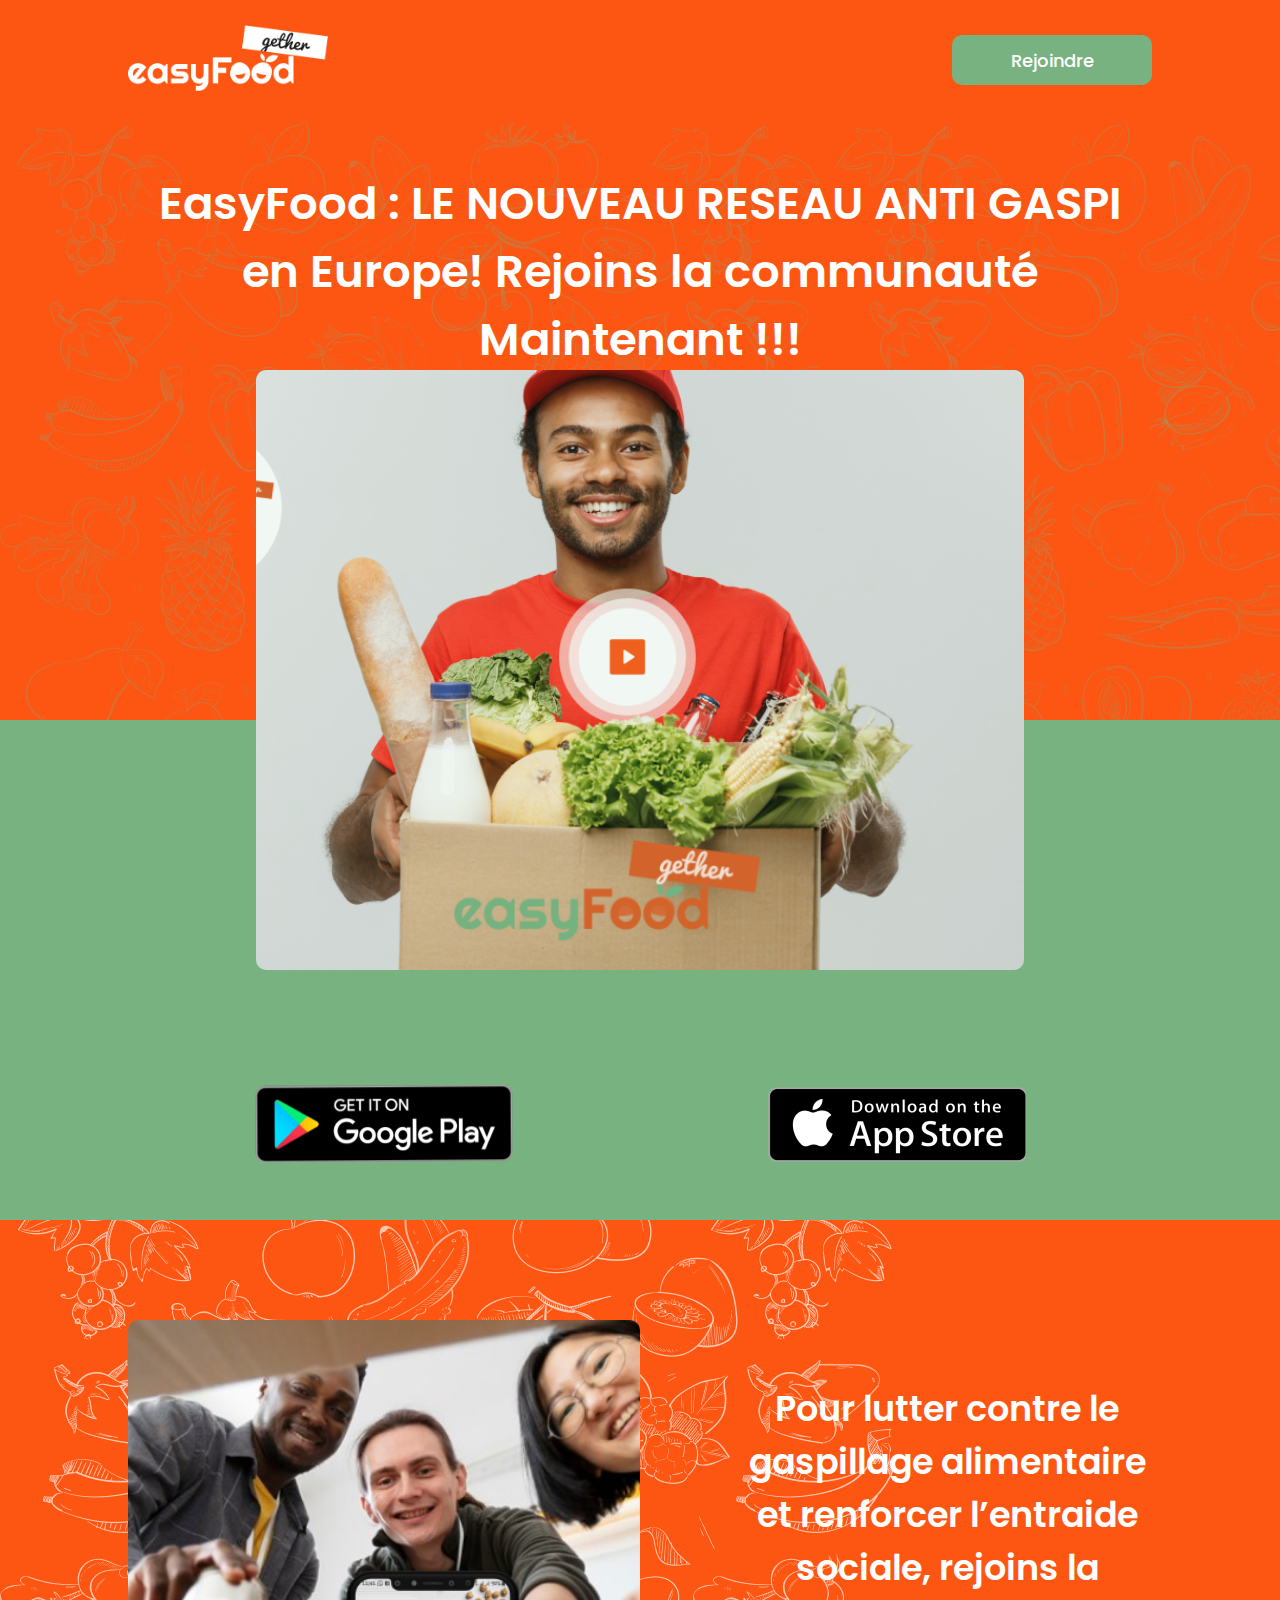
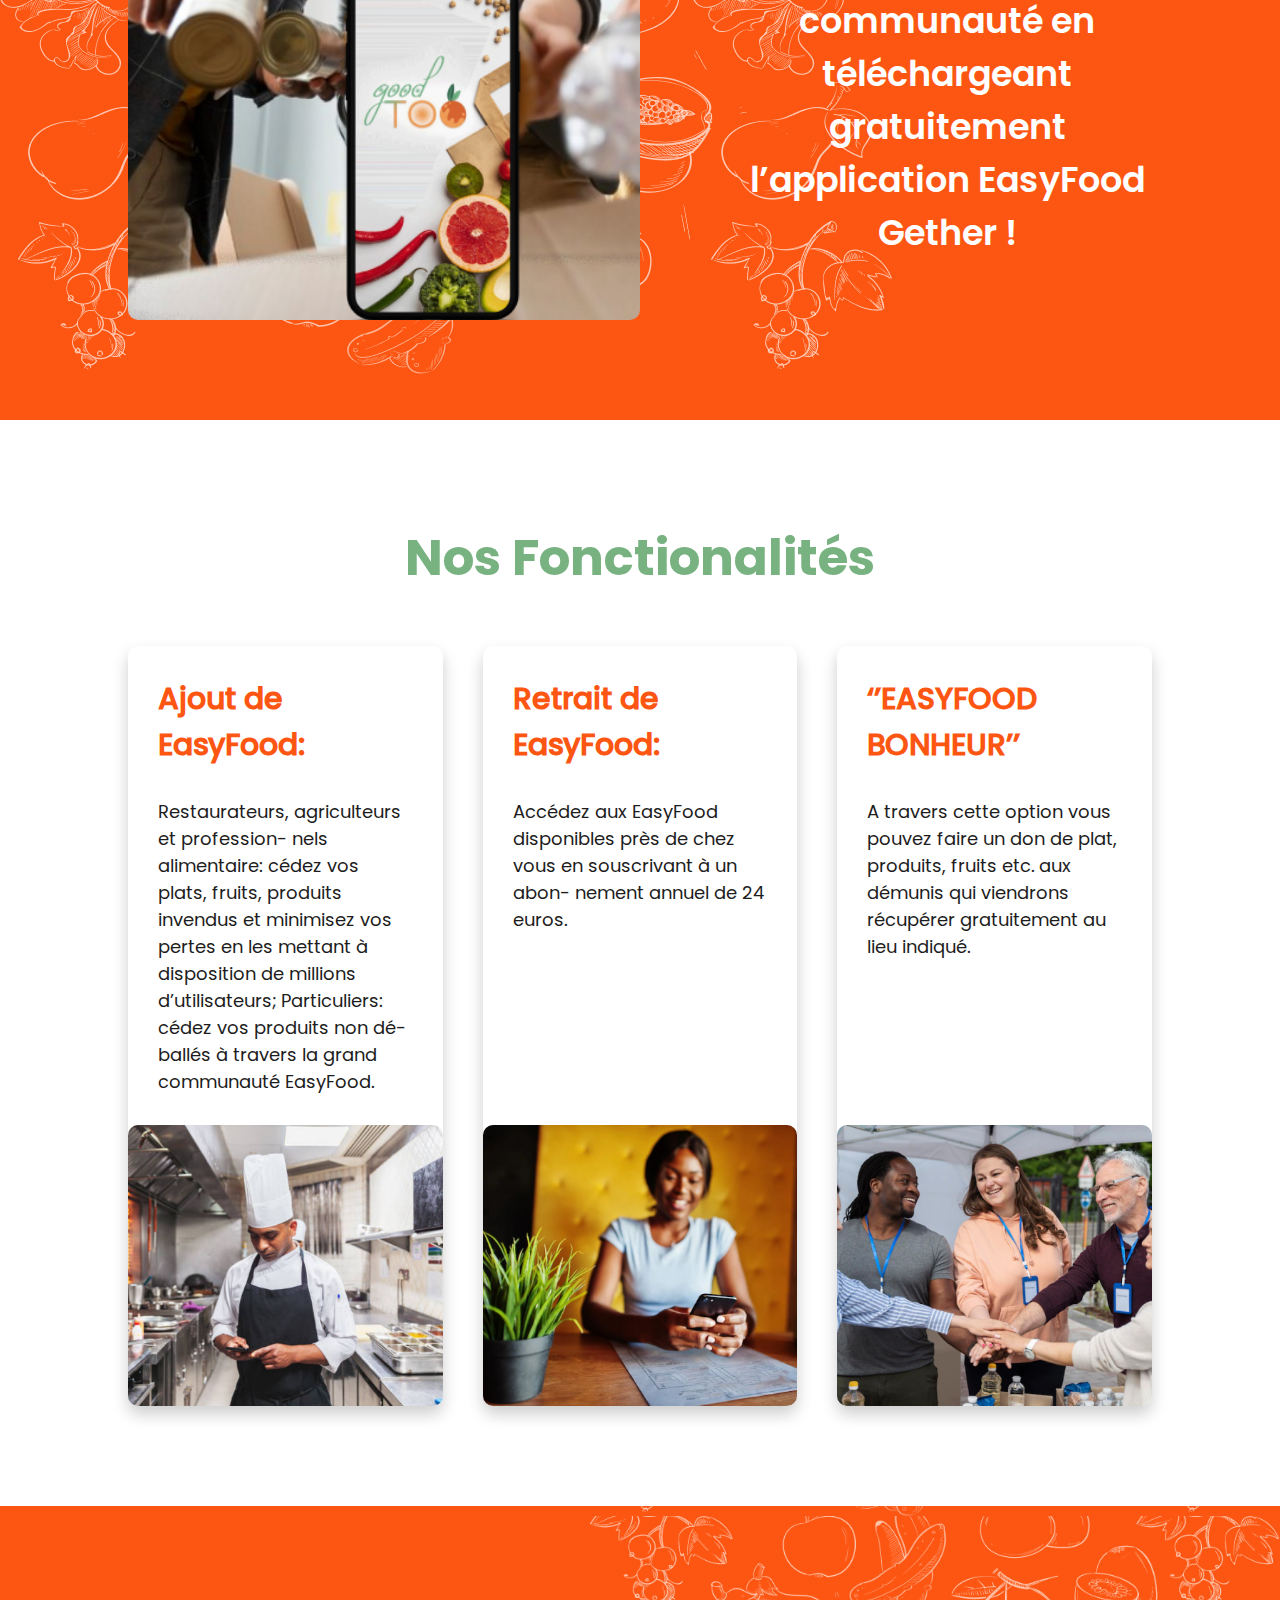
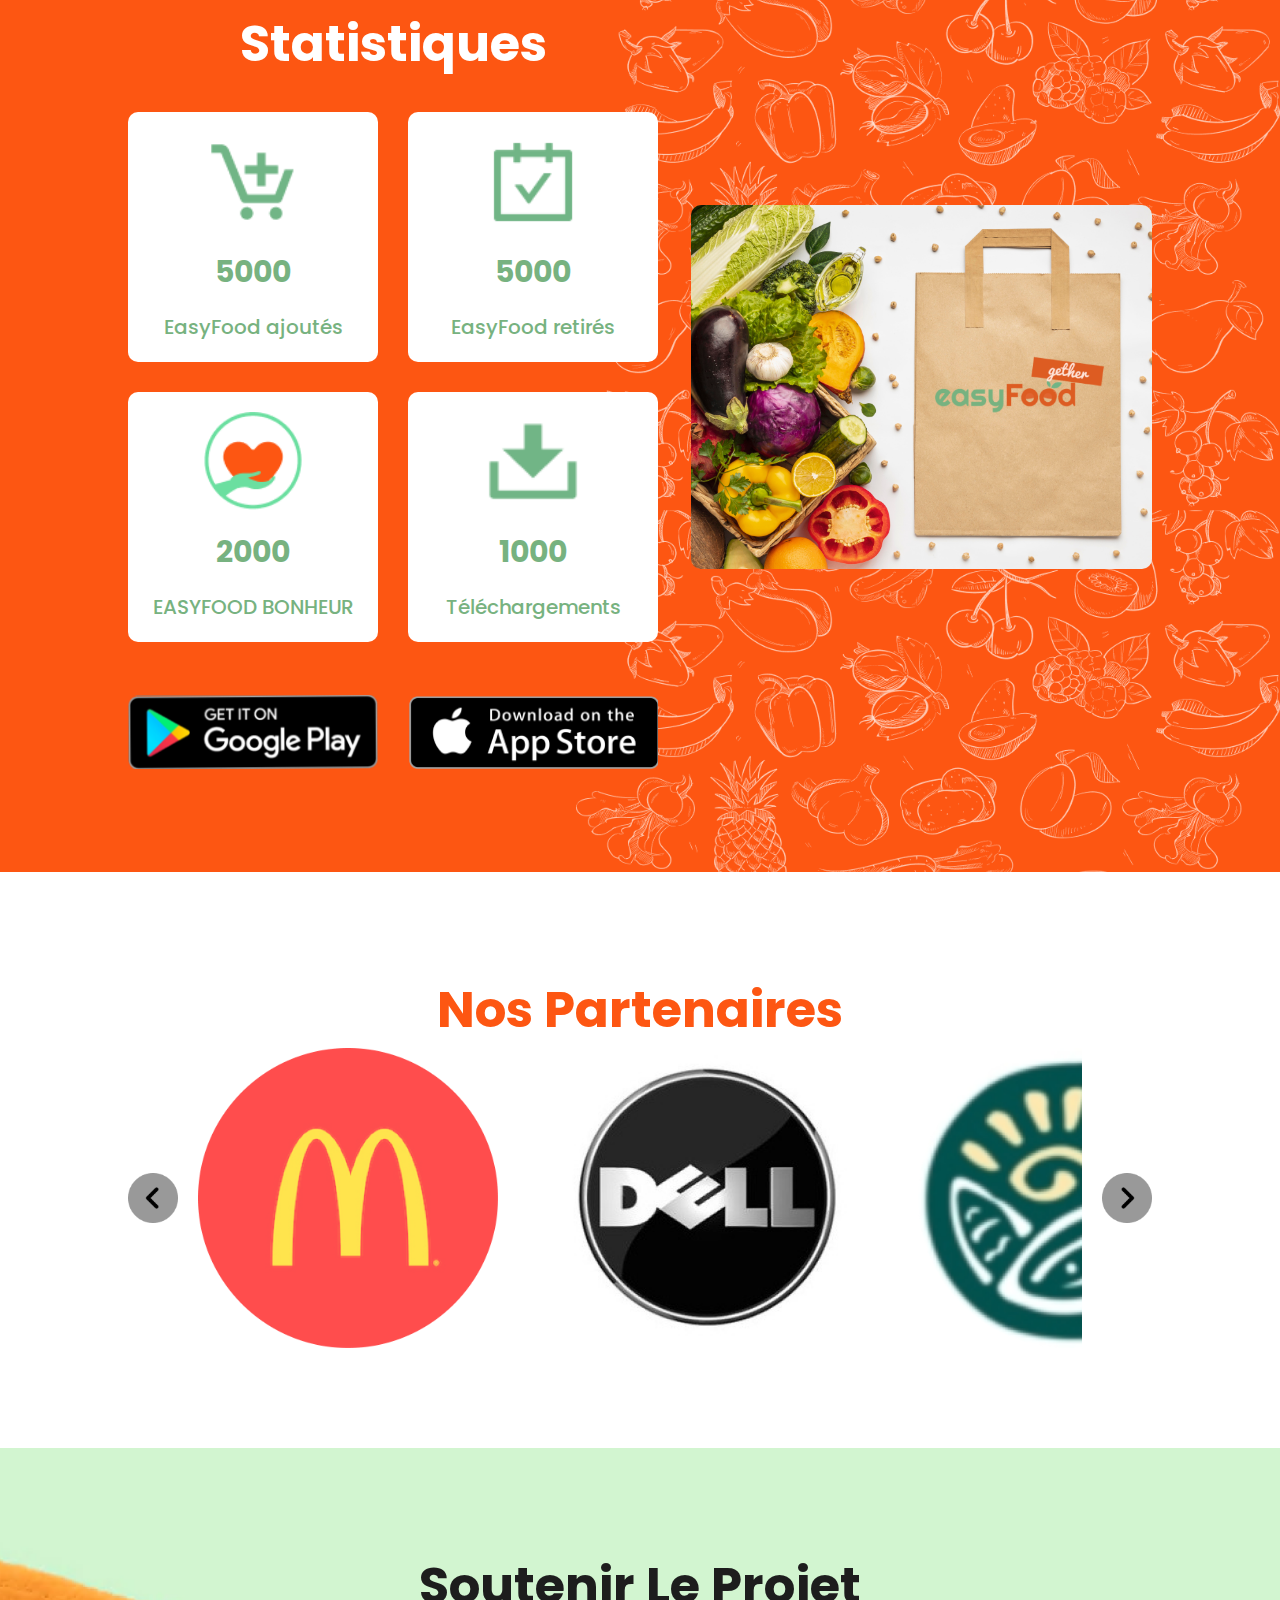
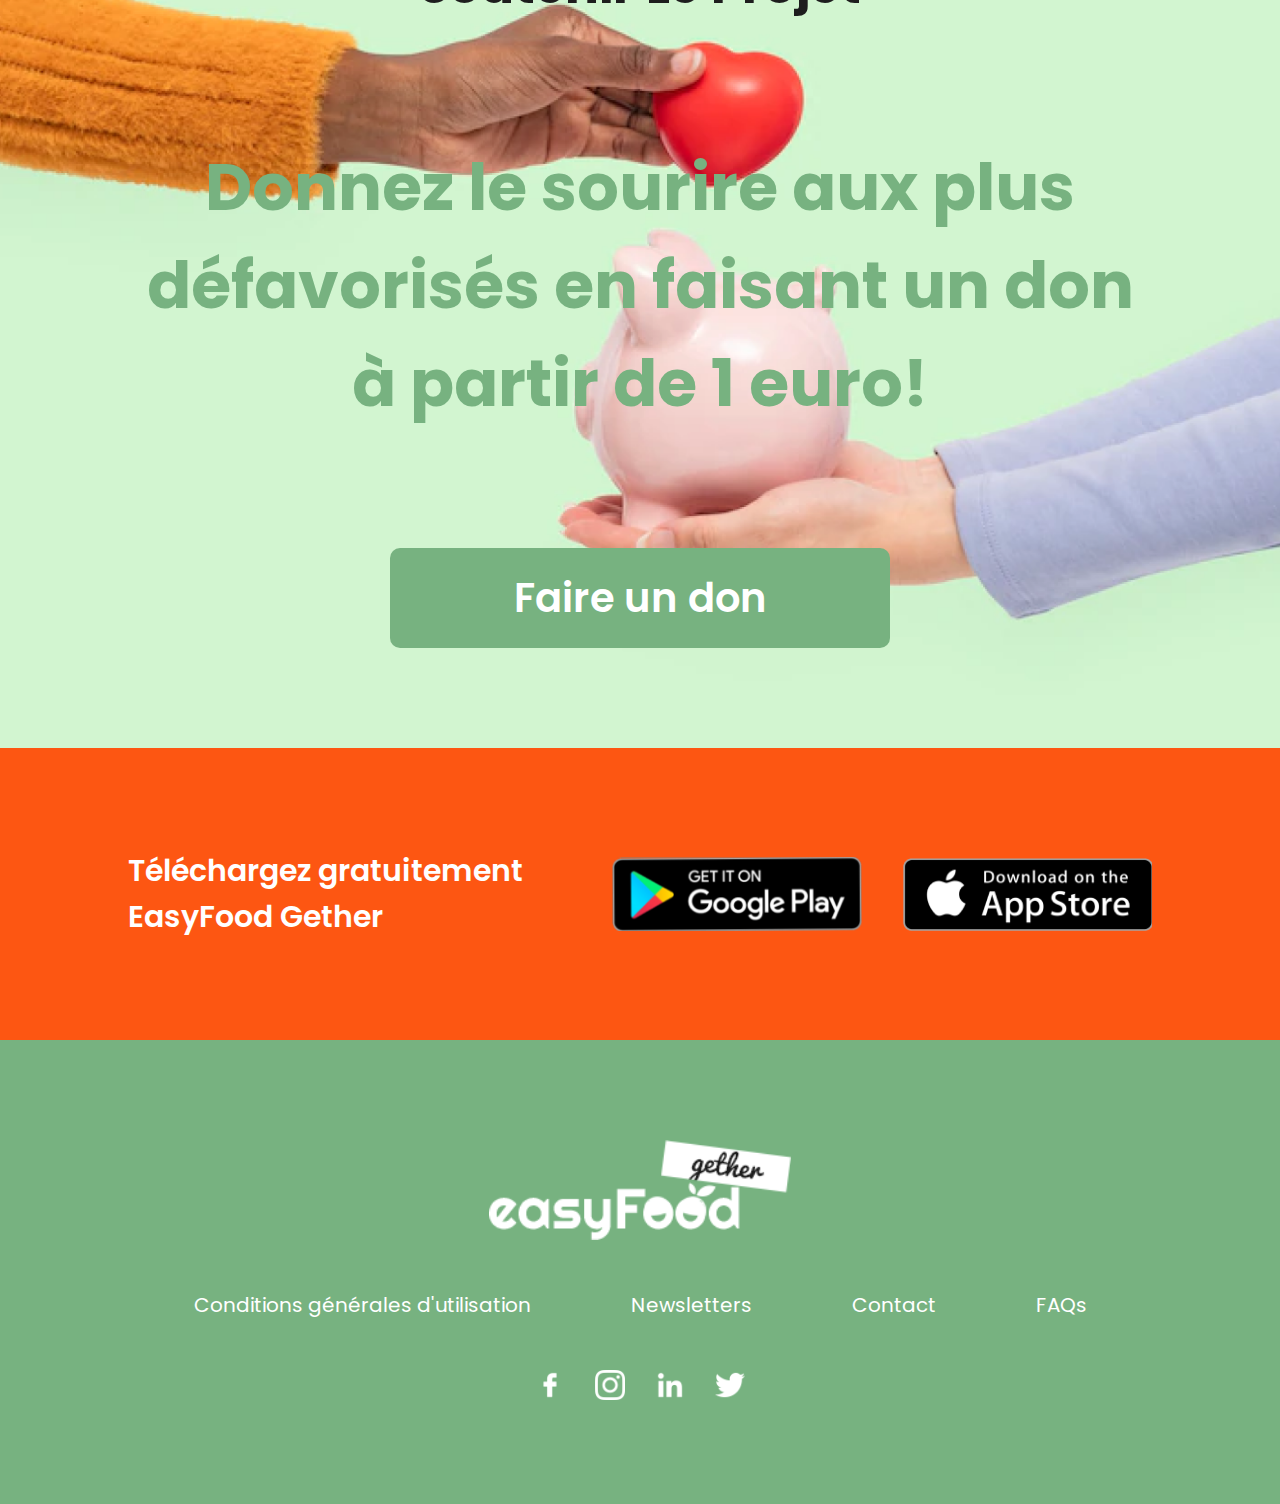
==== index.html @ 323a4f18 "reponsive design mobile" ====
<!DOCTYPE html>
<html lang="en">
<head>
    <meta charset="UTF-8">
    <meta http-equiv="X-UA-Compatible" content="IE=edge">
    <meta name="viewport" content="width=device-width, initial-scale=1.0">
    <link rel="icon" type="image/png" href="assets/logos/logo__easyFood__3.png"/>
    <link rel="stylesheet" href="css/style.css">
    <link rel="stylesheet" href="css/form__style.css">
    <link rel="stylesheet" href="css/modal__style.css">
    <link rel="stylesheet" href="css/popup__style.css">
    <title>Acceuil | easyFood</title>
</head>
<body>
    <section class="modal_sheet dark__background">
    </section>
    <section class="modal__container light__background">
        <div class="modal__content">
            <div class="close__modal">
                <span class="icon__sm close" ></span>
            </div>
            <div class="logo">
                <img src="assets/logos/logo__easyFood__1.png" alt="logo__easyFood">
            </div>
            <div class="modal__wrapper">
                <form class="form_container" action="">
                    <div class="form__group">
                        <div class="input__block">
                            <!-- <label class="input__label medium__text" for="">Nom</label> -->
                            <input class="form__input muted__background regular__text" type="text" placeholder="Nom">
                        </div>

                        <div class="input__block">
                            <!-- <label class="input__label medium__text" for="">Prénom</label> -->
                            <input class="form__input muted__background regular__text" type="text" placeholder="Prénom">
                        </div>
                    </div>
                    <div class="input__block">
                        <!-- <label class="input__label medium__text" for="">Entreprise</label> -->
                        <input class="form__input muted__background regular__text" type="text" placeholder="Entreprise">
                    </div>
                    <div class="input__block">
                        <!-- <label class="input__label medium__text" for="">Email</label> -->
                        <input class="form__input muted__background regular__text" type="text" placeholder="Email">
                    </div>
                    <div class="input__block">
                        <!-- <label class="input__label medium__text" for="">Sujet</label> -->
                        <input class="form__input muted__background regular__text" type="text" placeholder="Sujet">
                    </div>
                    <div class="input__block">
                        <!-- <label class="input__label medium__text" for="">Message</label> -->
                        <textarea  class="form__input muted__background regular__text" name="" id="" placeholder="Message"></textarea>
                    </div>
                    <div class="input__block">
                        <label class="label form__input muted__background ">
                            <input type="file" name="image" id="">
                            <span class="regular__text dark__color">Logo</span>
                            <span class="regular__text light__background">Upload</span>
                        </label>
                    </div>
                    <div class="input__block">
                        <input class="form__input secondary__background medium__text" type="submit" value="Envoyer">
                    </div>
                </form>
            </div>
        </div>
    </section>

    <header class="header__1 primary__background">
        <div class = "box__0 header__1__wrapper">
            <a href="" class="logo">
                <img src="assets/logos/logo__easyFood__2.png" alt="logo__easyFood">
            </a>
            <a href="" class="logo__mobile">
                <img src="assets/logos/logo__easyFood__4.png" alt="logo__easyFood">
            </a>
            <button id="rejoin" class="btn__lg secondary__background" type="button">rejoindre</button>
        </div>
    </header>
    <main class="main__container">
        <section class="cover">
            <div class="cover__wrapper__1 primary__background">
                <div class="box__0 cover__wrapper">
                    <h2 class="light__color">
                        EasyFood : LE NOUVEAU RESEAU ANTI GASPI en Europe!
                        Rejoins la communauté Maintenant !!!
                    </h2>
                </div>
            </div>
            <div class="cover__wrapper__2 secondary__background">
                <img src="assets/images/easyFood__img__01.png" alt="easyFood">
                <div class="sheet secondary__background"></div>
            </div>
            <div class="cover__wrapper__3 secondary__background">
                <div class="box__0 cover__wrapper">
                    <div class="logo">
                        <img src="assets/logos/google_play.png" alt="get easyFood on google play">
                    </div>
                    <div class="logo">
                        <img src="assets/logos/app_store.png" alt="dowload easyFood on the app store">
                    </div>
                </div>
            </div>
        
        </section>

        <section class="objective primary__background section__container">

            <div class="box__0 objective__wrapper">

                <div class="objective__image">
                    <img src="assets/images/easyFood__img__02.png" alt="">
                </div>

                <div class="objetcive__text">
                    <p class="objetcive__content">
                        Pour lutter contre le gaspillage 
                        alimentaire et renforcer l’entraide 
                        sociale, rejoins la communauté en 
                        téléchargeant gratuitement 
                        l’application EasyFood Gether !
                    </p>
                </div>

            </div>
        
        </section>

        <section class="features light__background section__container">

            <div class="box__0 features_wrapper">
                <h1 class="section__title secondary__color">nos fonctionalités</h1>
                <div class="features_wrapper_container">
                    <div class="card">
                        <h2 class="card__title primary__color">
                            Ajout de EasyFood:
                        </h2>

                        <p class="card__content">
                            Restaurateurs, agriculteurs et profession-
                            nels alimentaire: cédez vos plats, fruits, 
                            produits invendus et minimisez vos pertes 
                            en les mettant à disposition de millions 
                            d’utilisateurs;
                            Particuliers: cédez vos produits non dé-
                            ballés à travers la grand communauté 
                            EasyFood.
                        </p>

                        <div class="card__image">
                            <img src="assets/images/easyFood__img__05.png" alt="">
                        </div>
                    </div>
                    <div class="card">
                        <h2 class="card__title primary__color">
                            Retrait de EasyFood:
                        </h2>

                        <p class="card__content">
                            Accédez aux EasyFood disponibles près 
                            de chez vous en souscrivant à un abon-
                            nement annuel de 24 euros.
                        </p>

                        <div class="card__image">
                            <img src="assets/images/easyFood__img__03.png" alt="">
                        </div>
                    </div>
                    <div class="card">
                        <h2 class="card__title primary__color">
                            ‘’EASYFOOD BONHEUR’’
                        </h2>

                        <p class="card__content">
                            A travers cette option vous pouvez faire 
                            un don de plat, produits, fruits etc. aux 
                            démunis qui viendrons récupérer 
                            gratuitement au lieu indiqué.
                        </p>

                        <div class="card__image">
                            <img src="assets/images/easyFood__img__04.png" alt="">
                        </div>
                    </div>
                </div>
            </div>
        </section>

        <section class="statistics primary__background section__container">
            <div class="box__0 statistics__wrapper">
                <div class="statistics__block__1">
                    <h2 class="light__color section__title statistics__block__title" >statistiques</h2>
                    <div class="statistics__block__container">
                        <div class="statistics__block__item light__background">
                            
                            <div class="statistic_icon">
                                <img src="assets/icons/easyFood_added.png" alt="easyFood_added">
                            </div>
                            <p class="statistic__block__content secondary__color">5000</p>
                            <p class="statistic__block__content secondary__color">EasyFood ajoutés</p>

                        </div>
                        <div class="statistics__block__item light__background">
                            
                            <div class="statistic_icon">
                                <img src="assets/icons/easyFood_removed.png" alt="easyFood_removed">
                            </div>

                            <p class="statistic__block__content secondary__color">5000</p>
                            <p class="statistic__block__content secondary__color">EasyFood retirés</p>

                        </div>
                        <div class="statistics__block__item light__background">
                            <div class="statistic_icon">
                                <img src="assets/icons/easyFood_bonheur.png" alt="easyFood_bonheur">
                            </div>
                            <p class="statistic__block__content secondary__color">2000</p>
                            <p class="statistic__block__content secondary__color">EASYFOOD BONHEUR</p>
                        </div>
                        <div class="statistics__block__item light__background">
                            
                            <div class="statistic_icon">
                                <img src="assets/icons/easyFood_downloaded.png" alt="easyFood_downloaded">
                            </div>

                            <p class="statistic__block__content secondary__color">1000</p>
                            <p class="statistic__block__content secondary__color">Téléchargements</p>

                        </div>
     
                    </div>
                    <div class="statistics_footer">
                        <a href ="" class="logo">
                            <img src="assets/logos/google_play.png" alt="get easyFood on google play">
                        </a>
                        <a href ="" class="logo">
                            <img src="assets/logos/app_store.png" alt="dowload easyFood on the app store">
                        </a>
                    </div>
                </div>

                <div class=" statistics__block__2">
                    <img src="assets/images/easyFood__img__06.png" alt="logo__easyFood">
                </div>

            </div>
        
        </section>

        <section class="partners light__background section__container">
            
            <h2 class="section__title primary__color">
                nos partenaires
            </h2>

            <div class="box__0 partners__wrapper">
                <div class="scroll__arrow">
                    <span class="icon scroll_arrow_left"></span>
                </div>
                <div class="partners__logos__container">
                    <div class="partners__logos">
                        <div class="partner__logo">
                            <img src="assets/logos/easy_food_partners_1.png" alt="easy_food_partners">
                        </div>
                        <div class="partner__logo">
                            <img src="assets/logos/easy_food_partners_2.png" alt="easy_food_partners">
                        </div>
                        <div class="partner__logo">
                            <img src="assets/logos/easy_food_partners_3.png" alt="easy_food_partners">
                        </div>
                        <div class="partner__logo">
                            <img src="assets/logos/easy_food_partners_4.png" alt="easy_food_partners">
                        </div>
                    </div>
                </div>
                <div class="scroll__arrow">
                    <span class="icon scroll_arrow_right"></span>
                </div>
            </div>
        </section >

        <section class="support__project section__container">

            <h2 class="section__title dark__color">
                soutenir le projet
            </h2>

            <p class="box__0 support__project__content secondary__color">
                Donnez le sourire aux plus défavorisés 
                en faisant un don à partir de 1 euro!
            </p>

            <a href="" class="make__donation secondary__background">
                Faire un don
            </a>
        
        </section>
    
    </main>

    <footer class="footer">

        <section class="popup_sheet dark__background">
        </section>
        <section class="popup__container light__background">
            <div class="close__modal">
                <span id="close__popup" class="icon__sm close"></span>
            </div>
            <div class="popup__image">
                <img src="assets/images/newsletter.png" alt="easyFood">
            </div>
            <div class="popup__content">
                <p class="popup__title medium__text">Subscribe to our newsletter</p>
                <p class="popup__title regular__text">
                    Recevez de nouveaux articles et ressources directement dans 
                    votre boîte de réception. Remplissez votre email ci-dessous 
                    pour vous inscrire à notre newsletter dès aujourd'hui.
                </p>
                <form action="" class="form_container">
                    <div class="form__popup">
                        <input class="regular__text input__popup" type="text" placeholder="Entrez votre e-mail">
                         <button class="regular__text primary__background btn__popup" type="submit" value="Souscrire">
                        <span class="regular__text">Souscrire</span>
                        <span class="icon__extra__sm send"></span>
                    </button>
                    </div>
                </form>
            </div>
        </section> 
    
        <div class="footer__part__1 primary__background section__container">
            <div class="box__0 footer__part__1__wrapper">
                <h2 class="footer__part__1__title light__color">Téléchargez gratuitement EasyFood Gether </h2>
                <div class="footer__part__1__logo">
                    <a href ="" class="logo">
                        <img src="assets/logos/google_play.png" alt="get easyFood on google play">
                    </a>
                    <a href ="" class="logo">
                        <img src="assets/logos/app_store.png" alt="dowload easyFood on the app store">
                    </a>
                </div>
            </div>
        </div>
        <div class="footer__part__2 secondary__background section__container">

            <div class="footer__part__2__logo">
                <img src="assets/logos/logo__easyFood__2.png" alt="logo__easyFood">
            </div>

            <div class="naviguation">
                <a href="conditions-generales-d-utilisation/" class="nav__link light__color">Conditions générales d'utilisation</a>
                <span id="newsletter" class="nav__link light__color">Newsletters</span>
                <a href="contact/" class="nav__link light__color">Contact</a>
                <a href="faqs/" class="nav__link light__color">FAQs</a>
            </div>

            <div class="socials_media">
                <a href="">
                    <span class="icon__sm social_media_facebook"></span>
                </a>
                <a href="">
                    <span class="icon__sm social_media_instagram"></span>
                </a>
                <a href="">
                    <span class="icon__sm social_media_linkedin"></span>
                </a>
                <a href="">
                    <span class="icon__sm social_media_twitter"></span>
                </a>
            </div>

        </div>
    </footer>
    <script src="js/modal__script.js"></script>
    <script src="js/popup__script.js"></script>
</body>
</html>
---- css/style.css ----
@font-face{
    font-family: "Poppins-Black";
    src: url("../assets/fonts/Poppins-Black.ttf") format("opentype");
}
@font-face{
    font-family: "Poppins-BlackItalic";
    src: url("../assets/fonts/Poppins-BlackItalic.ttf") format("opentype");
}
@font-face{
    font-family: "Poppins-Bold";
    src: url("../assets/fonts/Poppins-Bold.ttf") format("opentype");
}
@font-face{
    font-family: "Poppins-ExtraBold";
    src: url("../assets/fonts/Poppins-ExtraBold.ttf") format("opentype");
}
@font-face{
    font-family: "Poppins-Light";
    src: url("../assets/fonts/Poppins-Light.ttf") format("opentype");
}
@font-face{
    font-family: "Poppins-Medium";
    src: url("../assets/fonts/Poppins-Medium.ttf") format("opentype");
}
@font-face{
    font-family: "Poppins-Regular";
    src: url("../assets/fonts/Poppins-Regular.ttf") format("opentype");
}
@font-face{
    font-family: "Poppins-SemiBold";
    src: url("../assets/fonts/Poppins-SemiBold.ttf") format("opentype");
}
*, *:before, *:after {
    padding: 0; 
    margin: 0; 
    outline: 0; 
    -webkit-box-sizing: border-box; 
    box-sizing: border-box; 
}
img{
    width: 100%;
    height: 100%;
    object-fit: cover;
}
.primary__background{
    background-color: #FD5612;
    color: #ffff;
}
.primary__color{
    color: #FD5612;
}
.secondary__background{
    background-color: #77b280;
    color: #ffff;
}
.secondary__color{
    color: #77b280;
}
.secondary__01__background{
    background-color: #1A7C13;
    color: #ffff;
}
.secondary__02__background{
    background-color: #D0FBCD;
}
.secondary__01__background{
    color: #1A7C13;
}
.dark__background{
    background-color: #1d1d1d;
    color: #ffff;
}
.dark__color{
    color: #1d1d1d;
}
.light__background{
    background-color: #ffff;
    color: #1d1d1d;
}
.light__color{
    color: #ffff;
}
.muted__background{
    background-color: #EAEAEA;
}
.muted__color{
    color: #EAEAEA;
}
.btn__lg{
    width: 200px;
    height: 50px;
    border-radius: 10px;
    border: none;
    text-transform: capitalize;
    font-size: 18px;
    font-family: "Poppins-Medium";
}
.box__0{
    max-width: 1600px;
    width: 80%;
    margin: 0 auto;
}
.section__title{
    font-size: 50px;
    text-align: center;
    font-family: "Poppins-Bold";
    text-transform: capitalize;
}
.section__container{
    padding: 100px 0;
}
.icon{
    display: inline-block;
    width: 50px;
    height: 50px;
    background-size: cover;
}
.icon__light_sm{
    display: inline-block;
    width: 40px;
    height: 40px;
    background-size: cover;
}
.icon__sm{
    display: inline-block;
    width: 30px;
    height: 30px;
    background-size: cover;
}
.icon__extra__sm{
    display: inline-block;
    width: 15px;
    height: 15px;
    background-size: cover;
}
.scroll_arrow_left{
    background-image: url("../assets/icons/scroll_arrow_left.png");
}
.scroll_arrow_right{
    background-image: url("../assets/icons/scroll_arrow_right.png");
}
.social_media_facebook{
    background-image: url("../assets/icons/social_media_facebook.png");
}
.social_media_instagram{
    background-image: url("../assets/icons/social_media_instagram.png");
}
.social_media_linkedin{
    background-image: url("../assets/icons/social_media_linkedin.png");
}
.social_media_twitter{
    background-image: url("../assets/icons/social_media_twitter.png");
}
.phone_call{
    background-image: url("../assets/icons/phone_call.png");
}
.less{
    background-image: url("../assets/icons/less.png");
}
.more{
    background-image: url("../assets/icons/more.png");
}
.close{
    background-image: url("../assets/icons/close.png");
    cursor: pointer;
}
.menu__close{
    background-image: url("../assets/icons/menu__close.png");
    cursor: pointer;
}
.menu__open{
    background-image: url("../assets/icons/menu__open.png");
    cursor: pointer;
}
.send{
    background-image: url("../assets/icons/send.png");
    cursor: pointer;
}
.regular__text{
    font-size: 16px;
    font-family: "Poppins-Regular";
}
.medium__text{
    font-size: 18px;
    font-family: "Poppins-Medium";
}
.menu{
    position: relative;
    width: 100%;
    height: 40px;
    display: none;
}
#menu{
    position: absolute;
    top: 0;
    right: 20px;
}
.header__1{
    padding-top: 25px;
    padding-bottom: 25px;
}
.header__1__wrapper{
    display: flex;
    justify-content: space-between;
    align-items: center;
}
.header__1 .logo{
    width: 200px;
}
.header__1 .logo__mobile{
    width: 100px;
    display: none;
}
.cover{
    position: relative;
    width: 100%;
}
.cover__wrapper__1 , .cover__wrapper__3{
    width: 100%;
}
.cover__wrapper__1{
    height: 600px;
}
.cover__wrapper__3{
    height: 500px;
}
.cover__wrapper__1{
    padding-top: 50px;
    background-image: url("../assets/images/background__image__1.png");
    background-repeat: repeat-x;
}
.cover__wrapper h2{
    font-size: 45px;
    text-align: center;
    font-family: "Poppins-SemiBold";
}
.cover__wrapper__2{
    position: absolute;
    top: 50%; 
    right: 50%;
    transform: translate(50%,-50%);
    height: 600px;
    width: 60%;
    position: absolute;
    border-radius: 10px;
}
.cover__wrapper__2 img{
    border-radius: 10px;
}
.cover__wrapper__2 .circle{
    position: absolute;
    top: 10%; 
    left: 5%;
    height: 150px;
    width: 150px;
    display: flex;
    justify-content: center;
    align-items: center;
    border-radius: 50%;
}
.circlr_wrapper{
    width: 120px;
}
.bottom__logo{
    position: absolute;
    bottom: 0; 
    right: 50%;
    transform: translate(50%,-20%);
    width: 100%;
    display: flex;
    justify-content: center;
    align-items: center;
}
.bottom__logo_wrapper{
    width: 300px;
    margin-right: 60px;
}
.middle__icon{
    position: absolute;
    width: 150px;
    height: 150px;
    top: 50%; 
    right: 50%;
    transform: translate(50%,-50%);
}
.sheet{
    opacity: 0.1;
    position: absolute;
    width: 100%;
    height: 100%;
    top: 0;
    border-radius: 10px;
}
.cover__wrapper__3{
    display: flex;
    align-items: end;
}
.cover__wrapper__3 .cover__wrapper{
    display: flex;
    justify-content: space-around;
    margin-bottom: 50px;
}
.cover__wrapper__3 .cover__wrapper .logo{
    width: 300px;
}
.cover__wrapper__3 .cover__wrapper .logo img{
    object-fit: none;
}
.objective{
    background-image: url("../assets/images/background__image__2.png");
    background-repeat: no-repeat;
    display: flex;
    align-items: center;
}
.objective__wrapper{
    display: flex;
    justify-content: space-between;
    align-items: center;
}
.objective__image{
    width: 50%;
    height: 600px;
    border-radius: 10px;
}
.objective__image img{
    border-radius: 10px;
}
.objetcive__text{
    width: 40%;
}
.objetcive__text .objetcive__content{
    font-size: 35px;
    text-align: center;
    font-family: "Poppins-SemiBold";
}
.features_wrapper_container{
    margin-top: 50px;
    display: flex;
    justify-content: space-between;
    gap: 40px;
    width: 100%;
}
.card{
    width: 33.333%;
    display: flex;
    flex-direction: column;
    justify-content: space-between;
    box-shadow: 0px 8px 16px 0px rgba(0,0,0,0.2);
    border-radius: 10px;
}
.card__title{
    font-family: "Poppins-Medium";
    font-size: 30px;
    margin-top: 30px;
    padding: 0 30px;
}
.card__content{
    font-family: "Poppins-Regular";
    font-size: 18px;
    margin: 30px 0px;
    flex: 1;
    padding: 0 30px;
}
.card__image{
    border-radius: 10px;
}
.card__image img{
    border-radius: 10px;
}
.statistics{
    background-image: url("../assets/images/background__image__2.png");
    background-repeat: repeat-y;
    background-position: right 10px;
    background-size: 55%;
}
.statistics__wrapper{
    display: flex;
    justify-content: space-between;
    align-items: center;
    gap: 30px;
}
.statistics__block__2{
    width: 45%;
    border-radius: 10px;
    /* border: 1px solid black; */
}
.statistics__block__2 img{
    border-radius: 10px;
    object-fit: cover;
}
.statistics__block__container{
    margin-top: 30px;
    display: flex;
    flex-wrap: wrap;
    justify-content: space-between;
    gap: 30px;
    width: 530px;
}
.statistics__block__item{
    padding: 20px;
    border-radius: 10px;
    display: flex;
    flex-direction: column;
    justify-content: space-between;
    align-items: center;
    width: 250px;
    height: 250px;
}
.statistic_icon{
    width: 100px;
    height: 100px;
}
.statistic__block__content:nth-child(2){
    font-size: 30px;
    font-family: "Poppins-Bold";
}
.statistic__block__content:nth-child(3){
    font-size: 20px;
    font-family: "Poppins-Medium";
}
.statistics_footer{
    margin-top: 50px;
    display: flex;
    justify-content: space-between;
    align-items: baseline;
}
.statistics_footer .logo{
    width: 250px;
    height: 80px;
    display: flex;
    align-items: center;
}
.statistics_footer .logo img{
    object-fit: contain;
}
.partners__title{
    margin-bottom: 50px;
}
.partners__wrapper{
    display: flex;
    justify-content: space-between;
    gap: 20px;
}
.scroll__arrow{
    display: flex;
    align-items: center;
}
.partners__logos__container{
    width: 100%;
    display: flex;
    overflow-x: scroll;
}
.partners__logos{
    display: flex;
    justify-content: space-between;
    gap: 60px;
}
.partners__logos__container::-webkit-scrollbar {
    display: none;
}
.partners__logos__container {
    -ms-overflow-style: none;
    scrollbar-width: none;
}
.partner__logo{
    width: 300px;
    height: 300px;
}
.partner__logo img{
    object-fit: cover;
}
.support__project{
    background-image: url("../assets/images/background__image__3.png");
    width: 100%;
    height: 100vh;
    background-repeat: no-repeat;
    background-size: cover;
    display: flex;
    flex-direction: column;
    justify-content: space-between;
    align-items: center;
}
.support__project__content{
    font-size: 65px;
    font-family: "Poppins-Bold";
    /* border: 1px solid black; */
    text-align: center;
}
.make__donation{
    width: 500px;
    height: 100px;
    font-size: 40px;
    font-family: "Poppins-SemiBold";
    border-radius: 10px;
    text-decoration: none;
    display: flex;
    align-items: center;
    justify-content: center;
}
.footer{
    position: relative;
    width: 100%;
}
.footer__part__1{
    display: flex;
    align-items: center;
}
.footer__part__2{
    height: 60%;
    display: flex;
    flex-direction: column;
    justify-content: space-around;
    align-items: center;
    gap: 50px;
}
.footer__part__1__title{
    font-size: 30px;
    font-family: "Poppins-SemiBold";
}
.footer__part__1__wrapper{
    display: flex;
    justify-content: space-between;
    /* border: 1px solid black; */
    align-items: center;
}
.footer__part__1__logo{
    display: flex;
    /* border: 1px solid black; */
    justify-content: space-between;
    gap: 40px;
}
.footer__part__1__logo .logo{
    width: 250px;
    height: 80px;
}
.footer__part__1__logo .logo img{
    object-fit: contain;
}
.footer__part__2__logo{
    width: 400px;
    height: 100px;
}
.footer__part__2__logo img{
  object-fit: contain;
}
.naviguation{
    /* border: 1px solid black; */
    display: flex;
    gap: 100px;
}
.nav__link{
    font-size: 20px;
    font-family: "Poppins-Regular";
    text-decoration: none;
    cursor: pointer;
}
.socials_media{
    display: flex;
    gap: 30px;
}
@media (max-width: 648px){
    .menu{
        display: flex;
    }
    .header__1 .logo{
        display: none;
    }
    .header__1 .logo__mobile{
        display: block;
    }
    .section__container {
        padding: 50px 0;
    }
    .btn__lg {
        width: 150px;
        height: 40px;
        font-size: 16px;
    }
    .features_wrapper_container {
        flex-direction: column;
    }
    .statistics__block__container {
        flex-direction: column;
    }
    .statistics_footer {
        flex-direction: column;
        align-items: center;
    }
    .footer__part__1 {
        flex-direction: column;
    }
    .footer__part__1__logo {
        flex-direction: column;
        margin-top: 30px;
    }
    .footer__part__1__wrapper {
        flex-direction: column;
    }
    .objetcive__text .objetcive__content {
        font-size: 20px;
    }
    .section__title {
        font-size: 30px;
    }
    .cover__wrapper h2 {
        font-size: 20px;
    }
    .cover__wrapper__2 {
        height: 400px;
        width: 100%;
    }
    .cover__wrapper__1 {
        height: 500px;
    }
    .cover__wrapper__3 {
        height: 400px;
    }
    .cover__wrapper__3 .cover__wrapper {
        flex-direction: column;
        align-items: center;
        gap: 20px;
    }
    .cover__wrapper__3 .cover__wrapper .logo {
        width: 200px;
    }
    .cover__wrapper__3 .cover__wrapper .logo img {
        object-fit: contain;
    }
    .objective__wrapper {
        flex-direction: column;
        gap: 50px;
    }
    .objetcive__text {
        width: 100%;
    }
    .objective__image {
        width: 100%;
        height: 400px;
    }
    .card {
        width: 100%;
    }
    .card__title {
        font-size: 25px;
    }
    .card__content {
        font-size: 16px;
    }
    .support__project__content {
        font-size: 30px;
    }
    .make__donation {
        width: 200px;
        height: 50px;
        font-size: 20px;
    }
    .support__project {
        height: 80vh;
    }
    .footer__part__1__title {
        font-size: 20px;
        text-align: center;
    }
    .footer__part__1__logo .logo {
        width: 150px;
        height: 40px;
    }
    .naviguation {
        display: flex;
        flex-direction: column;
        gap: 20px;
        align-items: center;
    }
    .footer__part__2__logo {
        width: 200px;
        /* height: 50px; */
    }
    .nav__link {
        font-size: 18px;
    }
    .icon__sm {
        width: 20px;
        height: 20px;
    }
    .statistics__wrapper{
        display: block;
    }
    .statistics__block__container {
        width: 100%;
    }
    .statistics__block__2 {
       display: none;
    }
    .statistics__block__item {
        width: 100%;
    }
    .statistics_footer .logo {
        width: 200px;
        /* height: 50px; */
    }
    .statistics {
        background-image: none;
    }
    .partners__logos__container {
        margin-top: 40px;
    }
    .partner__logo {
        width: 100px;
        height: 100px;
        /* border: 1px solid black; */
    }
    .icon {
        width: 40px;
        height: 40px;
    }
    .scroll__arrow{
        display: none;
    }
    .partners__logos {
        gap: 30px;
        border: 1px solid white;
    }
    .objective {
        background-image: none;
    }
    .footer__part__2{
        gap: 40px;
    }
    .regular__text {
        font-size: 14px;
    }
    .medium__text {
        font-size: 16px;
    }
}
---- css/form__style.css ----
.form_container{
    display: flex;
    flex-direction: column;
    /* gap: 30px; */
    justify-content: space-between;
    align-content: space-between;
    margin-top: 30px;
    flex: 1;
    gap: 30px;
}
/* .input__block{
    border: 1px solid black;
} */
.form__input{
    width: 100%;
    height: 55px;
    border-radius: 10px;
    border: none;
    padding: 20px;
}
textarea.form__input{
    height: 200px;
}
.modal__wrapper .form_container textarea.form__input{
    height: 100px;
}
.input__label{
    display: block;
    margin-bottom: 10px;
}
.form__group{
    display: flex;
    gap: 30px;
}
.form__group .input__block{
    width: calc(50% - 15px);
}
label.label input[type="file"] {
    position: absolute;
    top: -1000px;
}
.label {
    cursor: pointer;
    display: flex;
    align-items: center;
    justify-content: space-between;
    border-radius: 10px;
}
.label span:last-child{
    padding: 10px 20px;
    border-radius: 10px;
}
@media (max-width: 648px){
    .form__input {
        height: 50px;
        padding: 15px;
    }
    .form__group {
        flex-direction: column;
        gap: 20px;
    }
    .form__group .input__block {
        width: 100%;
    }
}
---- css/modal__style.css ----
.modal_sheet{
    top: 0;
    left: 0;
    position: absolute;
    width: 100%;
    height: 100vh;
    z-index: 1;
    opacity: 0.2;
    display: flex;
    justify-content: center;
    align-items: center;
    display: none;
}
.modal__container{
    padding: 30px 80px;
    border-radius: 10px;
    z-index: 3;
    position: absolute;
    top: 50%; 
    right: 50%;
    transform: translate(50%,-50%);
    display: none;
}
.modal__content{
    display: flex;
    flex-direction: column;
    align-items: center;
    height: 600px;
    overflow-y: scroll;
}
.modal__content::-webkit-scrollbar {
    display: none;
}
.modal__content {
    -ms-overflow-style: none;
    scrollbar-width: none;
}
.modal__content .logo{
    width: 200px;
    /* height: 50px; */
}
.modal__content .logo img{
    object-fit: contain;
}
.close__modal{
    width: 100%;
    display: flex;
    justify-content: flex-end;
}
.modal_sheet.active , .modal__container.active{
    display: flex;
}
body.active{
    height: 100vh;
    overflow: hidden;
}
#rejoin{
    cursor: pointer;
}
@media (max-width: 648px){
    .modal__container {
        width: 90%;
        padding: 30px;
        gap: 20px;
    }
    .form_container {
        width: 100%;
        gap: 20px;
    }
    .modal__content , .modal__wrapper{
        width: 100%;
    }
    .modal__content .logo {
        width: 150px;
    }
    .label span:last-child {
        padding: 7px 20px;
        border-radius: 10px;
    }
}
---- css/popup__style.css ----
.popup_sheet{
    top: 0;
    left: 0;
    position: absolute;
    width: 100%;
    height: 100%;
    z-index: 1;
    opacity: 0.2;
    display: flex;
    justify-content: center;
    align-items: center;
    display: none;
}
.popup__container{
    border-radius: 10px;
    z-index: 3;
    position: absolute;
    top: 50%; 
    right: 50%;
    transform: translate(50%,-50%);
    padding: 30px 80px;
    display: flex;
    flex-direction: column;
    align-items: center;
    display: none;
}
.popup__container.active , .popup_sheet.active{
    display: flex;
}
.popup__content{
    width: 500px;
}
.popup__content .popup__title{
    text-align: center;
}
.popup__image{
    position: relative;
    width: 150px;
    height: 150px;
    border-radius: 10px;
    margin-bottom: 20px;
}
.popup__image::after{
    content: '';
    position:absolute;
    top:0;
    left:0;
    background-color: #dd5c22;
    width: 150px;
    height: 150px;
    border-radius: 10px;
    opacity: 0.1;
}
.popup__image img{
    position: relative;
    z-index: 1;
}
.popup__content .popup__title.regular__text{
    margin: 10px 0;
}
.form__popup{
    border-radius: 50px ;
    box-shadow: 0px 8px 16px 0px rgba(0,0,0,0.2);
    padding: 10px 25px;
    display: flex;
    gap: 20px;
}
.input__popup{
    border: none;
    padding: 20px;
    height: 50px;
    flex: 1;
}
.btn__popup{
    border-radius: 50px;
    padding: 0 30px;
    height: 50px;
    border: none;
    display: flex;
    align-items: center;
    justify-content: center;
}
.btn__popup .icon__extra__sm{
    border-radius: 50px;
    padding: 0 30px;
    height: 50px;
    border: none;
    display: none;
}
.close__modal{
    width: 100%;
    display: flex;
    justify-content: flex-end;
}
@media (max-width: 648px){
    .popup__content {
        width: 100%;
    }
    .popup__container {
       width: 90%;
       padding: 30px;
    }
    .popup__image {
        width: 100px;
        height: 100px;
    }
    .popup__image::after {
        width: 100px;
        height: 100px;
    }
    .form__popup {
        padding: 10px 15px;
        display: flex;
        gap: 10px;
    }
    .input__popup {
        padding: 0;
    }
    .btn__popup{
        padding: 0;
        width: 60px;
    }
    .btn__popup .regular__text{
        display: none;
    }
    .btn__popup .icon__extra__sm{
        display: block;
    }
}
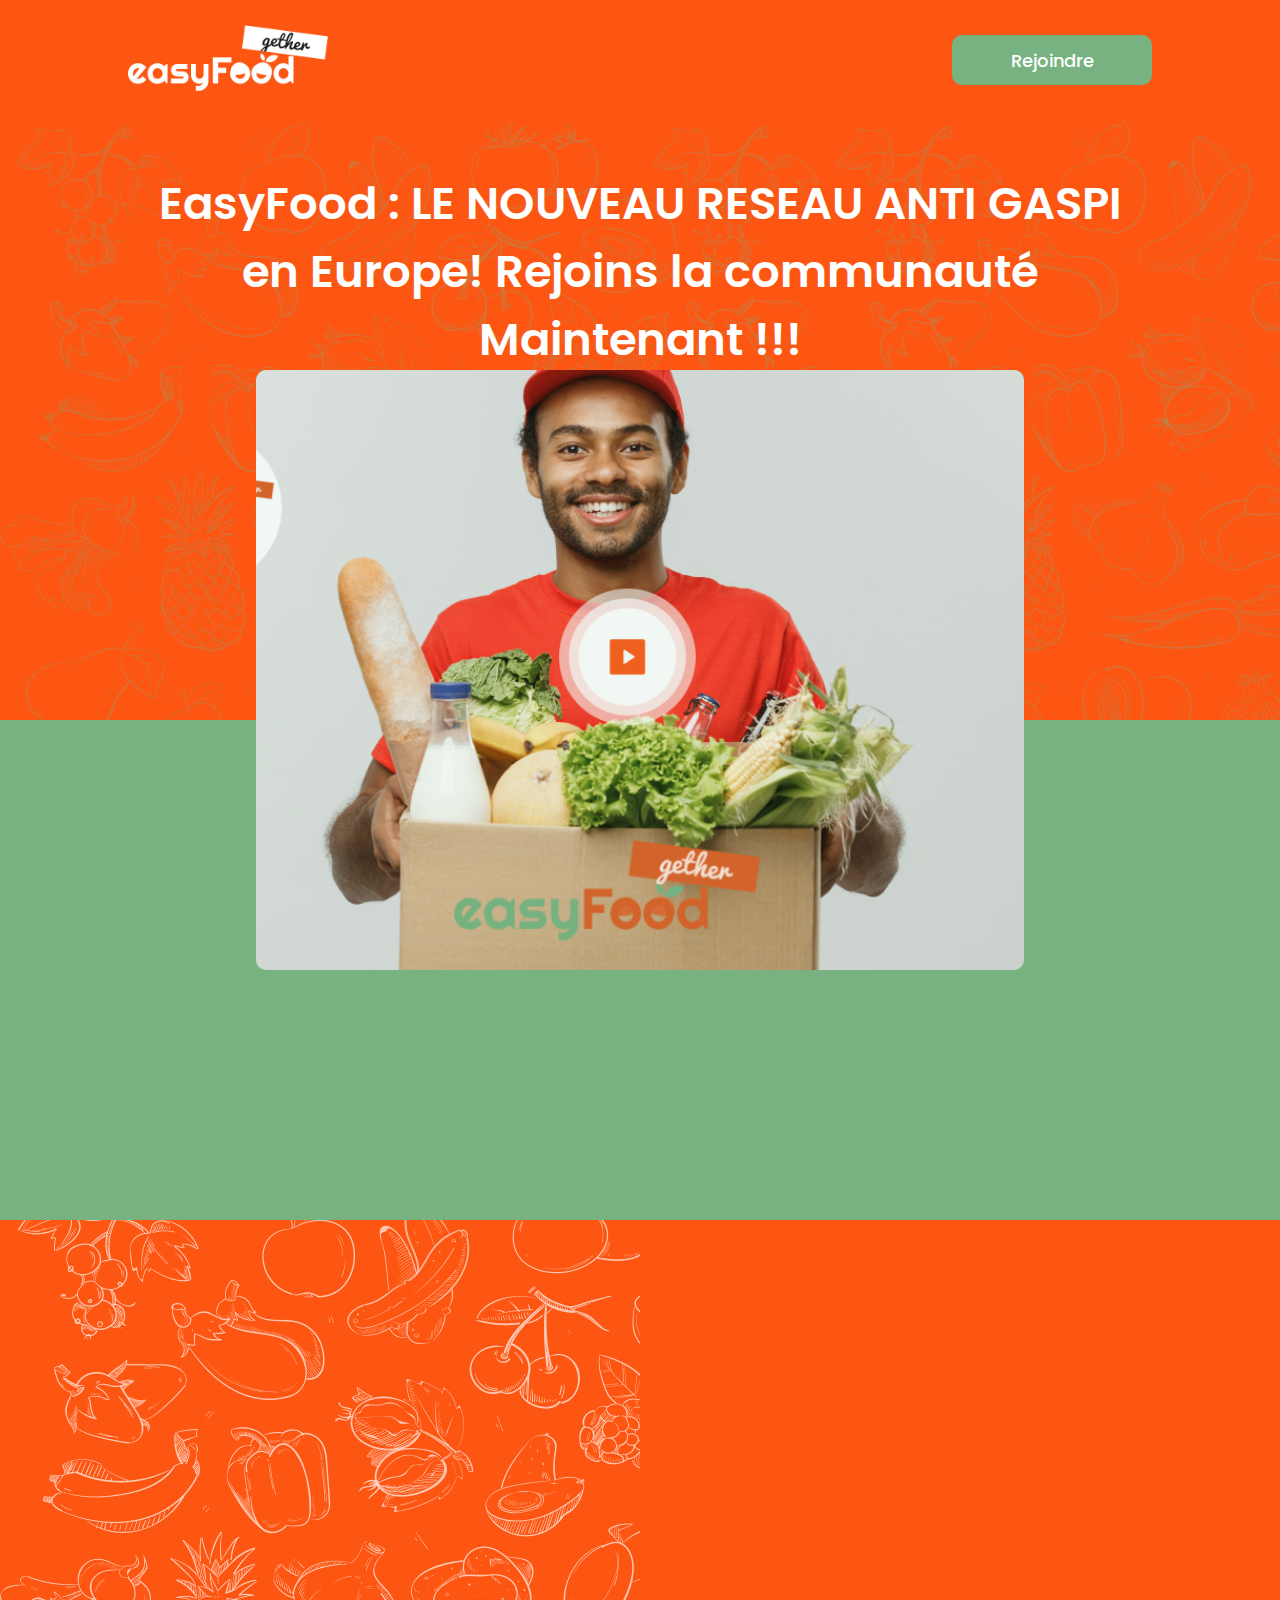
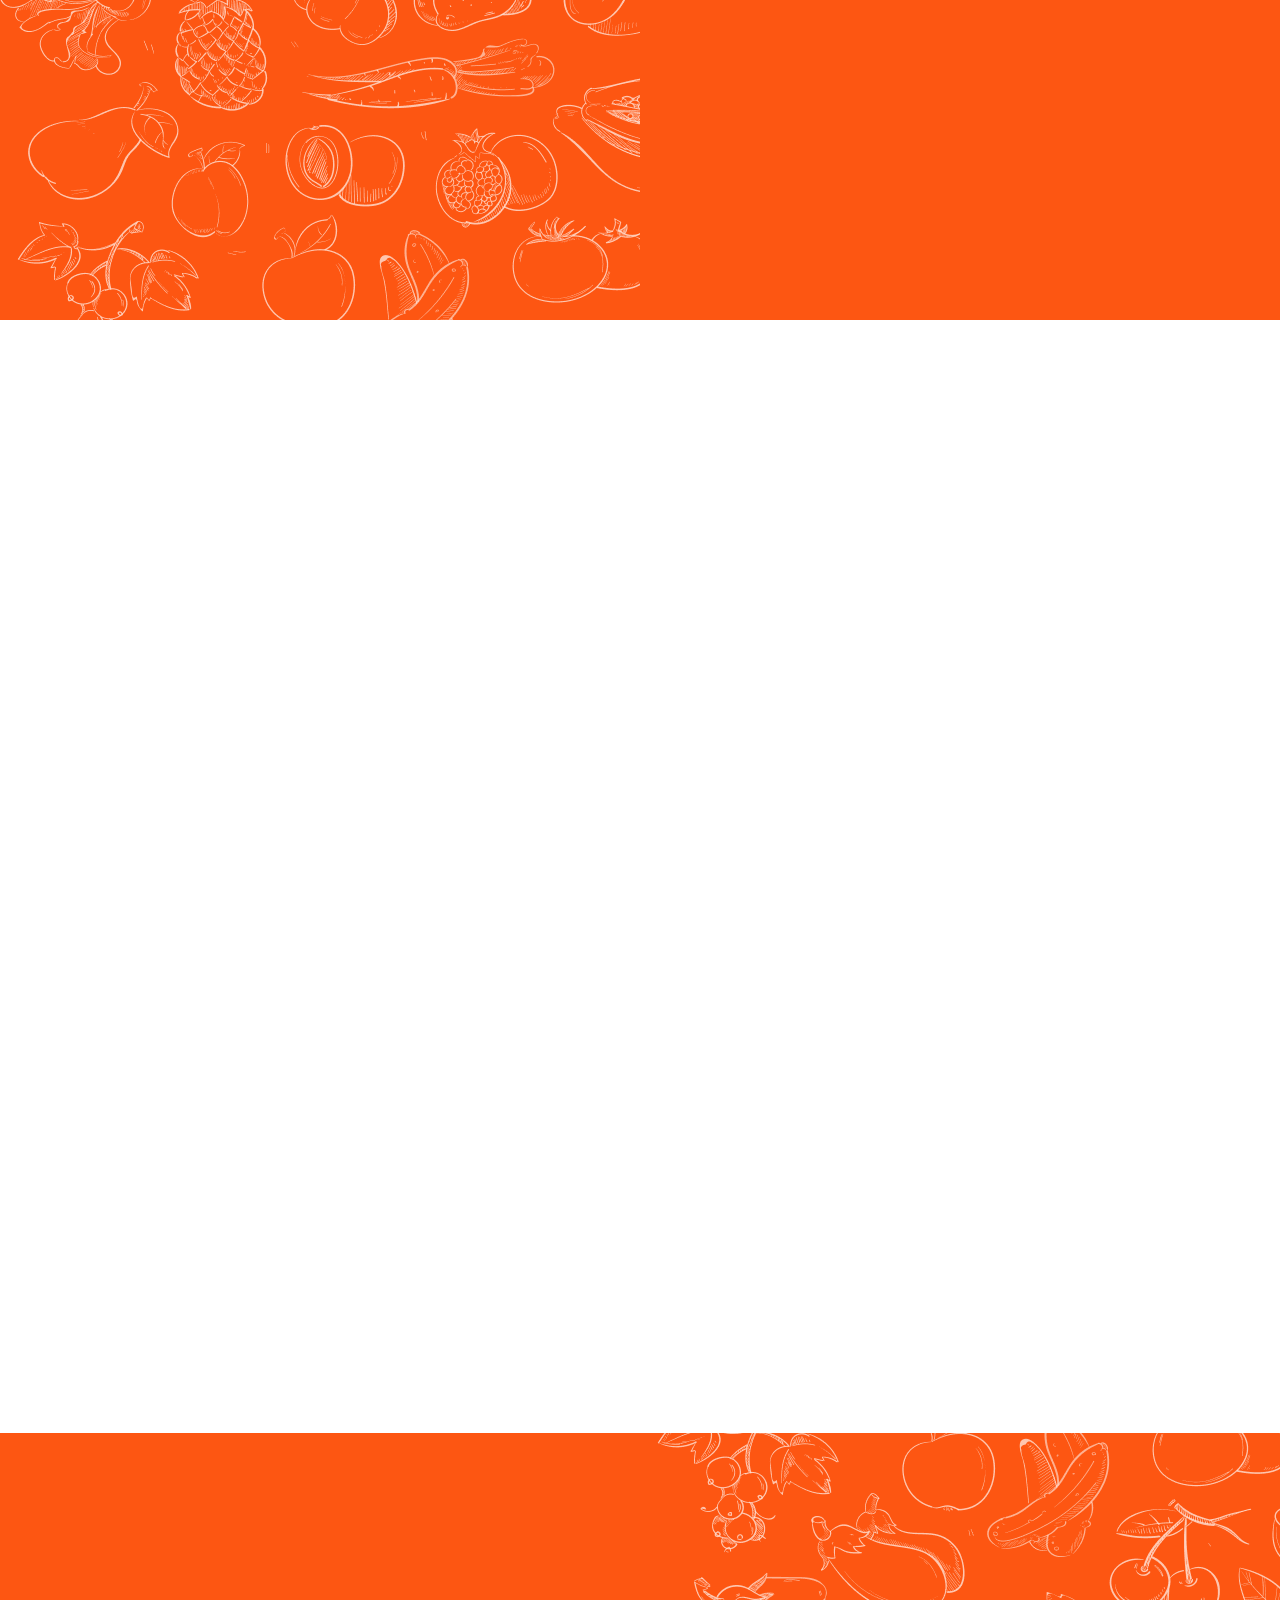
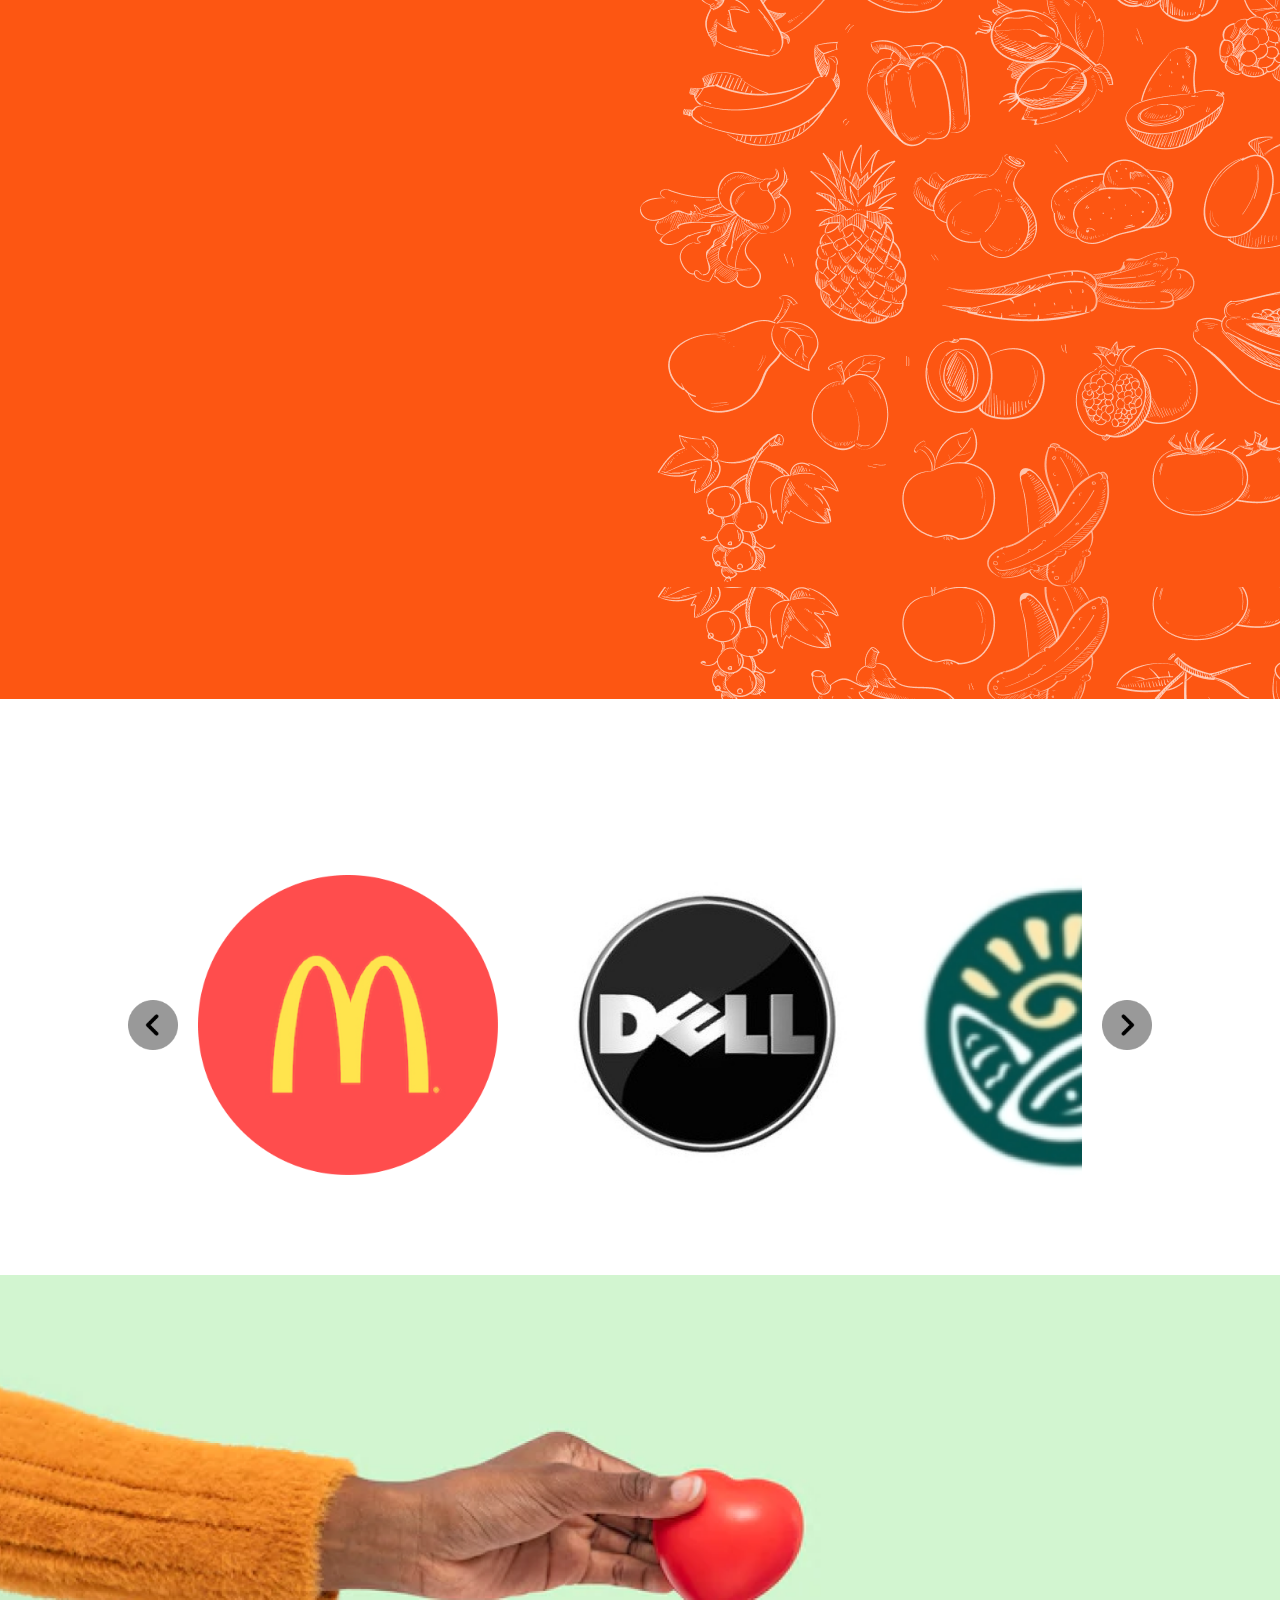
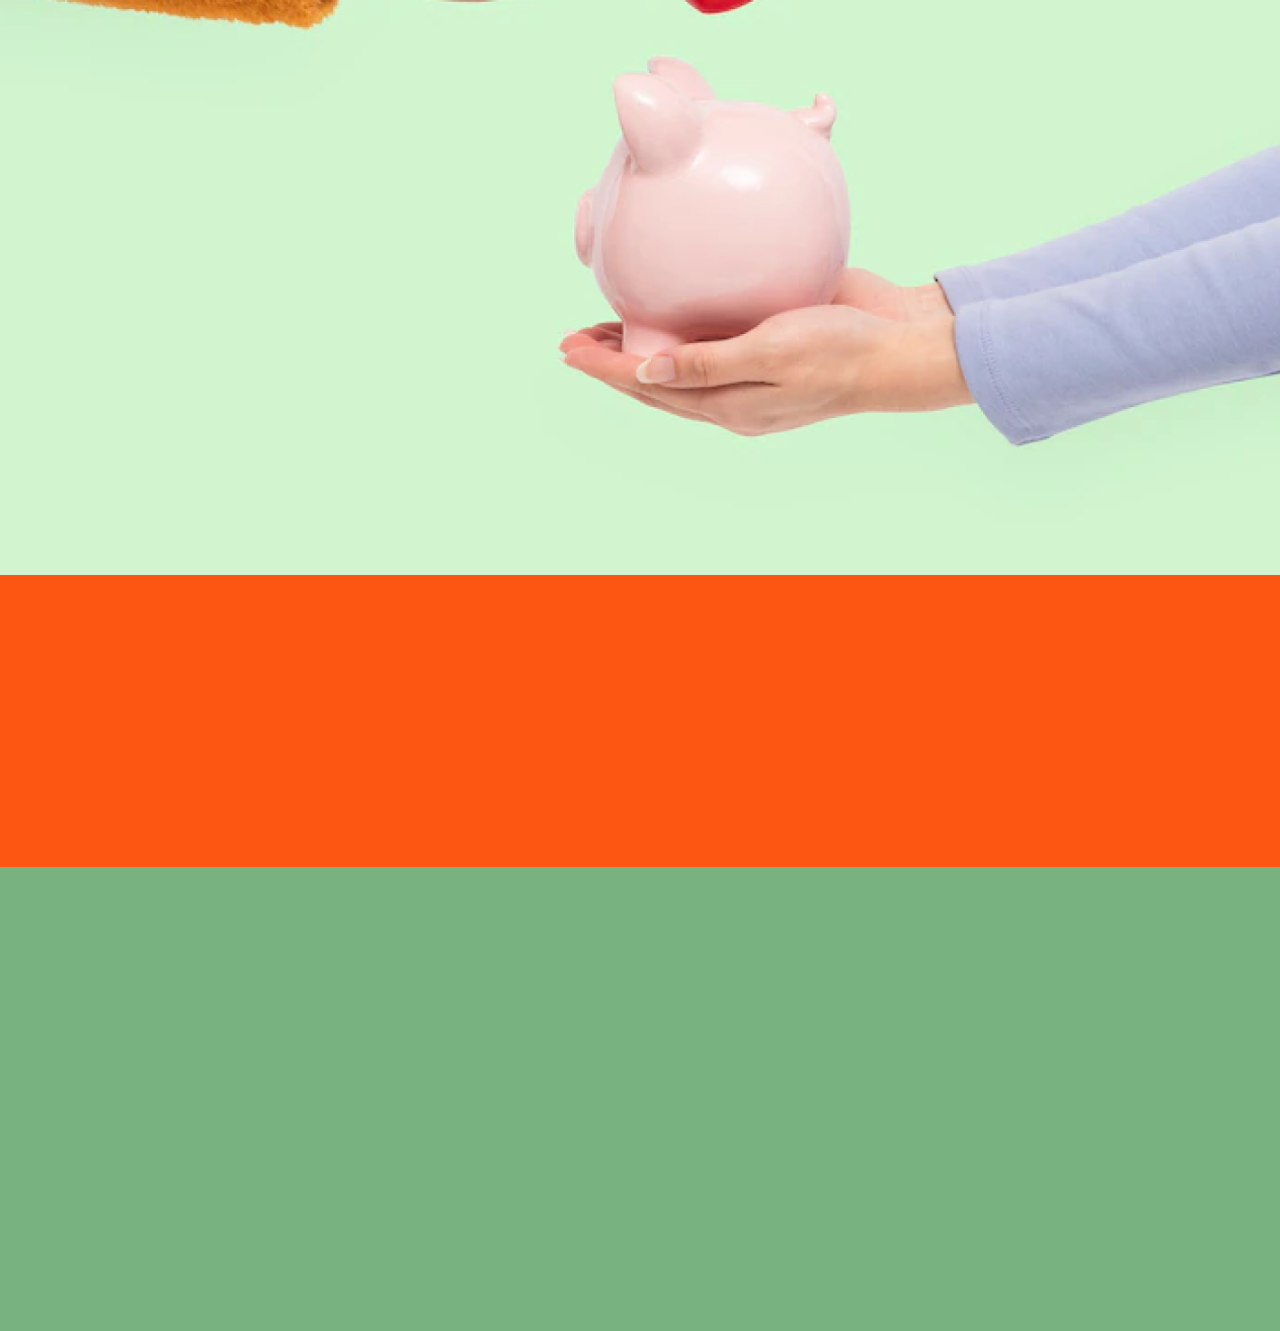
==== commit 1fca5b2e: "correction regis 1" ====
--- a/index.html
+++ b/index.html
@@ -65,7 +65,6 @@
             </div>
         </div>
     </section>
-
     <header class="header__1 primary__background">
         <div class = "box__0 header__1__wrapper">
             <a href="" class="logo">
@@ -81,18 +80,18 @@
         <section class="cover">
             <div class="cover__wrapper__1 primary__background">
                 <div class="box__0 cover__wrapper">
-                    <h2 class="light__color">
+                    <h2 class="light__color animation__class__3">
                         EasyFood : LE NOUVEAU RESEAU ANTI GASPI en Europe!
                         Rejoins la communauté Maintenant !!!
                     </h2>
                 </div>
             </div>
-            <div class="cover__wrapper__2 secondary__background">
+            <div class="cover__wrapper__2 secondary__background animation__class__0">
                 <img src="assets/images/easyFood__img__01.png" alt="easyFood">
                 <div class="sheet secondary__background"></div>
             </div>
             <div class="cover__wrapper__3 secondary__background">
-                <div class="box__0 cover__wrapper">
+                <div class="box__0 cover__wrapper anime__3">
                     <div class="logo">
                         <img src="assets/logos/google_play.png" alt="get easyFood on google play">
                     </div>
@@ -101,83 +100,77 @@
                     </div>
                 </div>
             </div>
-        
-        </section>
-
-        <section class="objective primary__background section__container">
-
-            <div class="box__0 objective__wrapper">
-
-                <div class="objective__image">
-                    <img src="assets/images/easyFood__img__02.png" alt="">
-                </div>
-
-                <div class="objetcive__text">
-                    <p class="objetcive__content">
-                        Pour lutter contre le gaspillage 
-                        alimentaire et renforcer l’entraide 
-                        sociale, rejoins la communauté en 
-                        téléchargeant gratuitement 
-                        l’application EasyFood Gether !
-                    </p>
-                </div>
-
-            </div>
-        
-        </section>
-
+        </section>
+        <section class="objective primary__background">
+            <div class="background">
+            </div>
+            <div class="objective__wrapper">
+                <div class="box__0 objective__content section__container">
+                    <div class="objective__image anime__1">
+                        <img src="assets/images/easyFood__img__02.png" alt="">
+                    </div>
+                    <div class="objetcive__text">
+                        <p class="objetcive__content anime__2">
+                            Pour lutter contre le gaspillage 
+                            alimentaire et renforcer l’entraide 
+                            sociale, rejoins la communauté en 
+                            téléchargeant gratuitement 
+                            l’application EasyFood Gether !
+                        </p>
+                    </div>
+                </div>
+            </div>
+        </section>
         <section class="features light__background section__container">
-
             <div class="box__0 features_wrapper">
-                <h1 class="section__title secondary__color">nos fonctionalités</h1>
+                <h1 class="section__title secondary__color anime__3">nos fonctionnalités</h1>
                 <div class="features_wrapper_container">
-                    <div class="card">
-                        <h2 class="card__title primary__color">
-                            Ajout de EasyFood:
-                        </h2>
-
-                        <p class="card__content">
-                            Restaurateurs, agriculteurs et profession-
-                            nels alimentaire: cédez vos plats, fruits, 
-                            produits invendus et minimisez vos pertes 
-                            en les mettant à disposition de millions 
-                            d’utilisateurs;
-                            Particuliers: cédez vos produits non dé-
-                            ballés à travers la grand communauté 
-                            EasyFood.
-                        </p>
-
+                    <div class="card anime__1">
+                        <div class="card__wrapper">
+                            <h2 class="card__title primary__color">
+                                Ajout de EasyFood:
+                            </h2>
+                            <p class="card__content">
+                                Restaurateurs, agriculteurs et profession-
+                                nels dans alimentaire: cédez vos plats, fruits, 
+                                produits invendus et minimisez vos pertes 
+                                en les mettant à disposition de millions 
+                                d’utilisateurs.
+                                Particuliers : cédez vos produits non déballés
+                                à travers la grande communauté EasyFood Gether.
+                            </p>
+                        </div>
                         <div class="card__image">
                             <img src="assets/images/easyFood__img__05.png" alt="">
                         </div>
                     </div>
-                    <div class="card">
-                        <h2 class="card__title primary__color">
-                            Retrait de EasyFood:
-                        </h2>
-
-                        <p class="card__content">
-                            Accédez aux EasyFood disponibles près 
-                            de chez vous en souscrivant à un abon-
-                            nement annuel de 24 euros.
-                        </p>
-
+                    <div class="card anime__0">
+                        <div class="card__wrapper">
+                            <h2 class="card__title primary__color">
+                                Retrait de EasyFood:
+                            </h2>
+                            <p class="card__content">
+                                Accédez aux EasyFood disponibles près 
+                                de chez vous en souscrivant à un abonnement
+                                annuel de 24 euros.
+                            </p>
+                        </div>
                         <div class="card__image">
                             <img src="assets/images/easyFood__img__03.png" alt="">
                         </div>
                     </div>
-                    <div class="card">
-                        <h2 class="card__title primary__color">
-                            ‘’EASYFOOD BONHEUR’’
-                        </h2>
-
-                        <p class="card__content">
-                            A travers cette option vous pouvez faire 
-                            un don de plat, produits, fruits etc. aux 
-                            démunis qui viendrons récupérer 
-                            gratuitement au lieu indiqué.
-                        </p>
-
+                    <div class="card anime__2">
+                        <div class="card__wrapper">
+                            <h2 class="card__title primary__color">
+                                EASYFOOD BONHEUR
+                            </h2>
+                            <p class="card__content">
+                                A travers cette option vous pouvez faire 
+                                un don de plats, produits, fruits etc. aux 
+                                démunis qui viendrons récupérer 
+                                gratuitement au lieu indiqué.
+                            </p>
+                        </div>
                         <div class="card__image">
                             <img src="assets/images/easyFood__img__04.png" alt="">
                         </div>
@@ -185,76 +178,64 @@
                 </div>
             </div>
         </section>
-
-        <section class="statistics primary__background section__container">
-            <div class="box__0 statistics__wrapper">
-                <div class="statistics__block__1">
-                    <h2 class="light__color section__title statistics__block__title" >statistiques</h2>
-                    <div class="statistics__block__container">
-                        <div class="statistics__block__item light__background">
-                            
-                            <div class="statistic_icon">
-                                <img src="assets/icons/easyFood_added.png" alt="easyFood_added">
+        <section class="statistics primary__background">
+            <div class="background">
+            </div>
+            <div class="statistics__wrapper">
+                <div class="box__0 statistics__content section__container">
+                    <div class="statistics__block__1 anime__1">
+                        <h2 class="light__color section__title statistics__block__title" >statistiques</h2>
+                        <div class="statistics__block__container">
+                            <div class="statistics__block__item light__background">
+                                
+                                <div class="statistic_icon">
+                                    <img src="assets/icons/easyFood_added.png" alt="easyFood_added">
+                                </div>
+                                <p class="statistic__block__content secondary__color">5000</p>
+                                <p class="statistic__block__content secondary__color">EasyFood ajoutés</p>
                             </div>
-                            <p class="statistic__block__content secondary__color">5000</p>
-                            <p class="statistic__block__content secondary__color">EasyFood ajoutés</p>
-
-                        </div>
-                        <div class="statistics__block__item light__background">
-                            
-                            <div class="statistic_icon">
-                                <img src="assets/icons/easyFood_removed.png" alt="easyFood_removed">
+                            <div class="statistics__block__item light__background">
+                                
+                                <div class="statistic_icon">
+                                    <img src="assets/icons/easyFood_removed.png" alt="easyFood_removed">
+                                </div>
+                                <p class="statistic__block__content secondary__color">5000</p>
+                                <p class="statistic__block__content secondary__color">EasyFood retirés</p>
                             </div>
-
-                            <p class="statistic__block__content secondary__color">5000</p>
-                            <p class="statistic__block__content secondary__color">EasyFood retirés</p>
-
-                        </div>
-                        <div class="statistics__block__item light__background">
-                            <div class="statistic_icon">
-                                <img src="assets/icons/easyFood_bonheur.png" alt="easyFood_bonheur">
+                            <div class="statistics__block__item light__background">
+                                <div class="statistic_icon">
+                                    <img src="assets/icons/easyFood_bonheur.png" alt="easyFood_bonheur">
+                                </div>
+                                <p class="statistic__block__content secondary__color">2000</p>
+                                <p class="statistic__block__content secondary__color">EASYFOOD BONHEUR</p>
                             </div>
-                            <p class="statistic__block__content secondary__color">2000</p>
-                            <p class="statistic__block__content secondary__color">EASYFOOD BONHEUR</p>
-                        </div>
-                        <div class="statistics__block__item light__background">
-                            
-                            <div class="statistic_icon">
-                                <img src="assets/icons/easyFood_downloaded.png" alt="easyFood_downloaded">
+                            <div class="statistics__block__item light__background">
+                                <div class="statistic_icon">
+                                    <img src="assets/icons/easyFood_downloaded.png" alt="easyFood_downloaded">
+                                </div>
+                                <p class="statistic__block__content secondary__color">1000</p>
+                                <p class="statistic__block__content secondary__color">Téléchargements</p>
                             </div>
-
-                            <p class="statistic__block__content secondary__color">1000</p>
-                            <p class="statistic__block__content secondary__color">Téléchargements</p>
-
-                        </div>
-     
-                    </div>
-                    <div class="statistics_footer">
-                        <a href ="" class="logo">
-                            <img src="assets/logos/google_play.png" alt="get easyFood on google play">
-                        </a>
-                        <a href ="" class="logo">
-                            <img src="assets/logos/app_store.png" alt="dowload easyFood on the app store">
-                        </a>
-                    </div>
-                </div>
-
-                <div class=" statistics__block__2">
-                    <img src="assets/images/easyFood__img__06.png" alt="logo__easyFood">
-                </div>
-
-            </div>
-        
-        </section>
-
+                        </div>
+                        <div class="statistics_footer">
+                            <a href ="" class="logo">
+                                <img src="assets/logos/google_play.png" alt="get easyFood on google play">
+                            </a>
+                            <a href ="" class="logo">
+                                <img src="assets/logos/app_store.png" alt="dowload easyFood on the app store">
+                            </a>
+                        </div>
+                    </div>
+                    <div class=" statistics__block__2 anime__2">
+                        <img src="assets/images/easyFood__img__06.png" alt="logo__easyFood">
+                    </div>
+                </div>
+            </div>
+        </section>
         <section class="partners light__background section__container">
-            
-            <h2 class="section__title primary__color">
-                nos partenaires
-            </h2>
-
+            <h2 class="section__title primary__color anime__3">nos partenaires</h2>
             <div class="box__0 partners__wrapper">
-                <div class="scroll__arrow">
+                <div class="scroll__arrow" id="scroll__left">
                     <span class="icon scroll_arrow_left"></span>
                 </div>
                 <div class="partners__logos__container">
@@ -271,35 +252,33 @@
                         <div class="partner__logo">
                             <img src="assets/logos/easy_food_partners_4.png" alt="easy_food_partners">
                         </div>
-                    </div>
-                </div>
-                <div class="scroll__arrow">
+                        <div class="partner__logo">
+                            <img src="assets/logos/easy_food_partners_1.png" alt="easy_food_partners">
+                        </div>
+                        <div class="partner__logo">
+                            <img src="assets/logos/easy_food_partners_4.png" alt="easy_food_partners">
+                        </div>
+                    </div>
+                </div>
+                <div class="scroll__arrow" id="scroll__right">
                     <span class="icon scroll_arrow_right"></span>
                 </div>
             </div>
         </section >
-
         <section class="support__project section__container">
-
-            <h2 class="section__title dark__color">
+            <h2 class="section__title dark__color anime__1">
                 soutenir le projet
             </h2>
-
-            <p class="box__0 support__project__content secondary__color">
+            <p class="box__0 support__project__content secondary__color anime__2">
                 Donnez le sourire aux plus défavorisés 
                 en faisant un don à partir de 1 euro!
             </p>
-
-            <a href="" class="make__donation secondary__background">
+            <a href="" class="make__donation secondary__background anime__1">
                 Faire un don
             </a>
-        
-        </section>
-    
+        </section>
     </main>
-
     <footer class="footer">
-
         <section class="popup_sheet dark__background">
         </section>
         <section class="popup__container light__background">
@@ -319,19 +298,18 @@
                 <form action="" class="form_container">
                     <div class="form__popup">
                         <input class="regular__text input__popup" type="text" placeholder="Entrez votre e-mail">
-                         <button class="regular__text primary__background btn__popup" type="submit" value="Souscrire">
+                        <button class="regular__text primary__background btn__popup" type="submit" value="Souscrire">
                         <span class="regular__text">Souscrire</span>
                         <span class="icon__extra__sm send"></span>
                     </button>
                     </div>
                 </form>
             </div>
-        </section> 
-    
+        </section>
         <div class="footer__part__1 primary__background section__container">
             <div class="box__0 footer__part__1__wrapper">
-                <h2 class="footer__part__1__title light__color">Téléchargez gratuitement EasyFood Gether </h2>
-                <div class="footer__part__1__logo">
+                <h2 class="footer__part__1__title light__color anime__1">Téléchargez gratuitement EasyFood Gether</h2>
+                <div class="footer__part__1__logo anime__2">
                     <a href ="" class="logo">
                         <img src="assets/logos/google_play.png" alt="get easyFood on google play">
                     </a>
@@ -342,19 +320,16 @@
             </div>
         </div>
         <div class="footer__part__2 secondary__background section__container">
-
-            <div class="footer__part__2__logo">
+            <div class="footer__part__2__logo anime__3">
                 <img src="assets/logos/logo__easyFood__2.png" alt="logo__easyFood">
             </div>
-
-            <div class="naviguation">
+            <div class="naviguation anime__0">
                 <a href="conditions-generales-d-utilisation/" class="nav__link light__color">Conditions générales d'utilisation</a>
                 <span id="newsletter" class="nav__link light__color">Newsletters</span>
-                <a href="contact/" class="nav__link light__color">Contact</a>
+                <a href="contact/" class="nav__link light__color">Contacts</a>
                 <a href="faqs/" class="nav__link light__color">FAQs</a>
             </div>
-
-            <div class="socials_media">
+            <div class="socials_media anime__4">
                 <a href="">
                     <span class="icon__sm social_media_facebook"></span>
                 </a>
@@ -368,10 +343,11 @@
                     <span class="icon__sm social_media_twitter"></span>
                 </a>
             </div>
-
         </div>
     </footer>
+    <script src="js/popup__script.js"></script>
     <script src="js/modal__script.js"></script>
-    <script src="js/popup__script.js"></script>
+    <script src="js/animation__luncher__script.js"></script>
+    <script src="js/scroll_scriot.js"></script>
 </body>
 </html>--- a/css/style.css
+++ b/css/style.css
@@ -117,8 +117,8 @@
 }
 .icon__light_sm{
     display: inline-block;
-    width: 40px;
-    height: 40px;
+    width: 30px;
+    height: 30px;
     background-size: cover;
 }
 .icon__sm{
@@ -307,26 +307,39 @@
     object-fit: none;
 }
 .objective{
+    position: relative;
+    display: flex;
+    align-items: center;
+    height: 700px;
+}
+.background{
+    width: 50%;
+    height: 100%;
     background-image: url("../assets/images/background__image__2.png");
-    background-repeat: no-repeat;
-    display: flex;
-    align-items: center;
 }
 .objective__wrapper{
+    width: 100%;
+    height: 100%;
+    position: absolute;
+    top: 0;
+    left: 0;
+}
+.objective__content{
+    height: 100%;
     display: flex;
     justify-content: space-between;
     align-items: center;
 }
 .objective__image{
-    width: 50%;
-    height: 600px;
+    width: 45%;
+    height: 100%;
     border-radius: 10px;
 }
 .objective__image img{
     border-radius: 10px;
 }
 .objetcive__text{
-    width: 40%;
+    width: 45%;
 }
 .objetcive__text .objetcive__content{
     font-size: 35px;
@@ -368,19 +381,30 @@
     border-radius: 10px;
 }
 .statistics{
-    background-image: url("../assets/images/background__image__2.png");
-    background-repeat: repeat-y;
-    background-position: right 10px;
-    background-size: 55%;
+    position: relative;
+    display: flex;
+    align-items: center;
+    justify-content: end;
+    height: 866px;
 }
 .statistics__wrapper{
+    position: absolute;
+    top: 0;
+    left: 0;
+    width: 100%;
+    height: 100%;
+    box-sizing: content-box;
+}
+.statistics__content{
+    height: 100%;
     display: flex;
     justify-content: space-between;
     align-items: center;
     gap: 30px;
 }
 .statistics__block__2{
-    width: 45%;
+    width: 40%;
+    height: 90%;
     border-radius: 10px;
     /* border: 1px solid black; */
 }
@@ -395,6 +419,7 @@
     justify-content: space-between;
     gap: 30px;
     width: 530px;
+    /* border: 1px solid black; */
 }
 .statistics__block__item{
     padding: 20px;
@@ -444,11 +469,13 @@
 .scroll__arrow{
     display: flex;
     align-items: center;
+    cursor: pointer;
 }
 .partners__logos__container{
     width: 100%;
     display: flex;
     overflow-x: scroll;
+    scroll-behavior: smooth;
 }
 .partners__logos{
     display: flex;
@@ -558,7 +585,255 @@
     display: flex;
     gap: 30px;
 }
-@media (max-width: 648px){
+.anime__0{
+    opacity: 0;
+}
+.anime__1{
+    opacity: 0;
+    transform: translateX(-100%);
+}
+.anime__2{
+    opacity: 0;
+    transform: translateX(-100%);
+}
+.anime__3{
+    opacity: 0;
+    transform: translateY(-100%);
+}
+.anime__4{
+    opacity: 0;
+    transform: translateY(-100%);
+}
+.animation__class__0{
+    animation: animation__keyframes__0 1s linear;
+    opacity: 100%;
+}
+.animation__class__1{
+    animation: animation__keyframes__1 1s linear;
+    opacity: 100%;
+    transform: translateX(0%);
+}
+.animation__class__2{
+    animation: animation__keyframes__2 1s linear;
+    opacity: 100%;
+    transform: translateX(0%);
+}
+.animation__class__3{
+    animation: animation__keyframes__3 1s linear;
+    opacity: 100%;
+    transform: translateY(0%);
+}
+.animation__class__4{
+    animation: animation__keyframes__4 1s linear;
+    opacity: 100%;
+    transform: translateY(0%);
+}
+@keyframes animation__keyframes__0 {
+    0%{
+        opacity: 0;
+    }
+    25%{
+        opacity: 25%;
+    }
+    50%{
+        opacity: 50%;
+    }
+    75%{
+        opacity: 75%;
+    }
+    100%{
+        opacity: 100%;
+    }
+}
+@keyframes animation__keyframes__1 {
+    0%{
+        opacity: 0;
+        transform: translateX(-100%);
+    }
+    25%{
+        opacity: 25%;
+        transform: translateX(-75%);
+    }
+    50%{
+        opacity: 50%;
+        transform: translateX(-50%);
+    }
+    75%{
+        opacity: 75%;
+        transform: translateX(-25%);
+    }
+    100%{
+        opacity: 100%;
+        transform: translateX(0%);
+    }
+}
+@keyframes animation__keyframes__2 {
+    0%{
+        opacity: 0;
+        transform: translateX(100%);
+    }
+    25%{
+        opacity: 25%;
+        transform: translateX(75%);
+    }
+    50%{
+        opacity: 50%;
+        transform: translateX(50%);
+    }
+    75%{
+        opacity: 75%;
+        transform: translateX(25%);
+    }
+    100%{
+        opacity: 100%;
+        transform: translateX(0%);
+    }
+}
+@keyframes animation__keyframes__3 {
+    0%{
+        opacity: 0;
+        transform: translateY(-100%);
+    }
+    25%{
+        opacity: 25%;
+        transform: translateY(-75%);
+    }
+    50%{
+        opacity: 50%;
+        transform: translateY(-50%);
+    }
+    75%{
+        opacity: 75%;
+        transform: translateY(-25%);
+    }
+    100%{
+        opacity: 100%;
+        transform: translateY(0%);
+    }
+}
+@keyframes animation__keyframes__4 {
+    0%{
+        opacity: 0;
+        transform: translateY(100%);
+    }
+    25%{
+        opacity: 25%;
+        transform: translateY(75%);
+    }
+    50%{
+        opacity: 50%;
+        transform: translateY(50%);
+    }
+    75%{
+        opacity: 75%;
+        transform: translateY(25%);
+    }
+    100%{
+        opacity: 100%;
+        transform: translateY(0%);
+    }
+}
+@media (max-width: 1024px){
+    .background{
+        display: none;
+    }
+    .cover__wrapper__2 {
+        height: 500px;
+        width: 90%;
+    }
+    .cover__wrapper h2 {
+        font-size: 35px;
+    }
+    .cover__wrapper__1 {
+        height: 550px;
+    }
+    .cover__wrapper__3 {
+        height: 400px;
+    }
+    .objective {
+        position: static;
+        height: fit-content;
+    }
+    .objective__wrapper {
+        position: static;
+    }
+    .objective__content{
+        flex-direction: column;
+        gap: 50px;
+    }
+    .objetcive__text {
+        width: 100%;
+    }
+    .objective__image {
+        width: 100%;
+        height: 500px;
+    }
+    .features_wrapper_container {
+        flex-direction: column;
+    }
+    .card {
+        width: 100%;
+        flex-direction: row-reverse;
+    }
+    .card__wrapper{
+        display: flex;
+        flex-direction: column;
+        width: calc(100% - 300px);
+    }
+    .card__image{
+        width: max-content;
+    }
+    .statistics__block__2 {
+        display: none;
+    }
+    .statistics {
+        background-image: none;
+        width: 100%;
+        position: static;
+        height: fit-content;
+    }
+    .statistics__wrapper {
+        position: static;
+        justify-content: center;
+    }
+    .statistics__content{
+        justify-content: center;
+    }
+    .partners__logos {
+        margin-top: 30px;
+    }
+    .partner__logo {
+        width: 200px;
+        height: 200px;
+    }
+    .support__project__content {
+        font-size: 55px;
+    }
+    .footer__part__1__wrapper {
+        flex-direction: column;
+    }
+    .footer__part__1__logo {
+        margin-top: 40px;
+    }
+    .naviguation {
+        gap: 50px;
+    }
+}
+@media (max-width: 640px){
+    .cover__wrapper__1 {
+        padding-top: 0px;
+    }
+    .card {
+        flex-direction: column !important;
+        height: max-content;
+    }
+    .card__wrapper{
+        flex-direction: column;
+        width: 100%;
+    }
+    .card__image{
+        width: 100%;
+    }
     .menu{
         display: flex;
     }
@@ -576,9 +851,6 @@
         height: 40px;
         font-size: 16px;
     }
-    .features_wrapper_container {
-        flex-direction: column;
-    }
     .statistics__block__container {
         flex-direction: column;
     }
@@ -592,22 +864,24 @@
     .footer__part__1__logo {
         flex-direction: column;
         margin-top: 30px;
-    }
-    .footer__part__1__wrapper {
-        flex-direction: column;
     }
     .objetcive__text .objetcive__content {
         font-size: 20px;
     }
     .section__title {
-        font-size: 30px;
+        font-size: 25px;
     }
     .cover__wrapper h2 {
-        font-size: 20px;
+        font-size: 25px;
     }
     .cover__wrapper__2 {
         height: 400px;
         width: 100%;
+        top: 50%;
+        transform: translate(50%,-50%);
+    }
+    .cover__wrapper__3 .cover__wrapper {
+        margin-bottom: 30px;
     }
     .cover__wrapper__1 {
         height: 500px;
@@ -626,19 +900,8 @@
     .cover__wrapper__3 .cover__wrapper .logo img {
         object-fit: contain;
     }
-    .objective__wrapper {
-        flex-direction: column;
-        gap: 50px;
-    }
-    .objetcive__text {
-        width: 100%;
-    }
     .objective__image {
-        width: 100%;
         height: 400px;
-    }
-    .card {
-        width: 100%;
     }
     .card__title {
         font-size: 25px;
@@ -688,9 +951,6 @@
     .statistics__block__container {
         width: 100%;
     }
-    .statistics__block__2 {
-       display: none;
-    }
     .statistics__block__item {
         width: 100%;
     }
@@ -720,9 +980,6 @@
         gap: 30px;
         border: 1px solid white;
     }
-    .objective {
-        background-image: none;
-    }
     .footer__part__2{
         gap: 40px;
     }
--- a/css/form__style.css
+++ b/css/form__style.css
@@ -4,9 +4,10 @@
     /* gap: 30px; */
     justify-content: space-between;
     align-content: space-between;
-    margin-top: 30px;
+    margin: 30px 0;
     flex: 1;
     gap: 30px;
+    width: 100%;
 }
 /* .input__block{
     border: 1px solid black;
@@ -50,7 +51,11 @@
     padding: 10px 20px;
     border-radius: 10px;
 }
-@media (max-width: 648px){
+@media (max-width: 1024px){
+
+}
+@media (max-width: 640px){
+
     .form__input {
         height: 50px;
         padding: 15px;
--- a/css/modal__style.css
+++ b/css/modal__style.css
@@ -57,11 +57,10 @@
 #rejoin{
     cursor: pointer;
 }
-@media (max-width: 648px){
+@media (max-width: 1024px){
     .modal__container {
-        width: 90%;
-        padding: 30px;
-        gap: 20px;
+        width: 70%;
+        padding: 30px 50px;
     }
     .form_container {
         width: 100%;
@@ -70,6 +69,16 @@
     .modal__content , .modal__wrapper{
         width: 100%;
     }
+    .modal__content {
+        height: 500px;
+    }
+}
+@media (max-width: 640px){
+    .modal__container {
+        width: 90%;
+        padding: 30px;
+        gap: 20px;
+    }
     .modal__content .logo {
         width: 150px;
     }
@@ -77,4 +86,7 @@
         padding: 7px 20px;
         border-radius: 10px;
     }
+    .modal__content {
+        height: 500px;
+    }
 }--- a/css/popup__style.css
+++ b/css/popup__style.css
@@ -60,16 +60,18 @@
 }
 .form__popup{
     border-radius: 50px ;
-    box-shadow: 0px 8px 16px 0px rgba(0,0,0,0.2);
+    box-shadow: 0px 2px 4px 0px rgba(0,0,0,0.2);
     padding: 10px 25px;
     display: flex;
+    align-items: center;
+    justify-content: space-between;
     gap: 20px;
+    width: 100%;
 }
 .input__popup{
     border: none;
     padding: 20px;
-    height: 50px;
-    flex: 1;
+    height: 40px;
 }
 .btn__popup{
     border-radius: 50px;
@@ -81,10 +83,6 @@
     justify-content: center;
 }
 .btn__popup .icon__extra__sm{
-    border-radius: 50px;
-    padding: 0 30px;
-    height: 50px;
-    border: none;
     display: none;
 }
 .close__modal{
@@ -92,13 +90,13 @@
     display: flex;
     justify-content: flex-end;
 }
-@media (max-width: 648px){
+@media (max-width: 640px){
     .popup__content {
         width: 100%;
     }
     .popup__container {
-       width: 90%;
-       padding: 30px;
+        width: 90%;
+        padding: 30px;
     }
     .popup__image {
         width: 100px;
@@ -110,10 +108,9 @@
     }
     .form__popup {
         padding: 10px 15px;
-        display: flex;
-        gap: 10px;
     }
     .input__popup {
+        width: 150px;
         padding: 0;
     }
     .btn__popup{
@@ -125,5 +122,7 @@
     }
     .btn__popup .icon__extra__sm{
         display: block;
+        width: 25px;
+        height: 25px;
     }
 }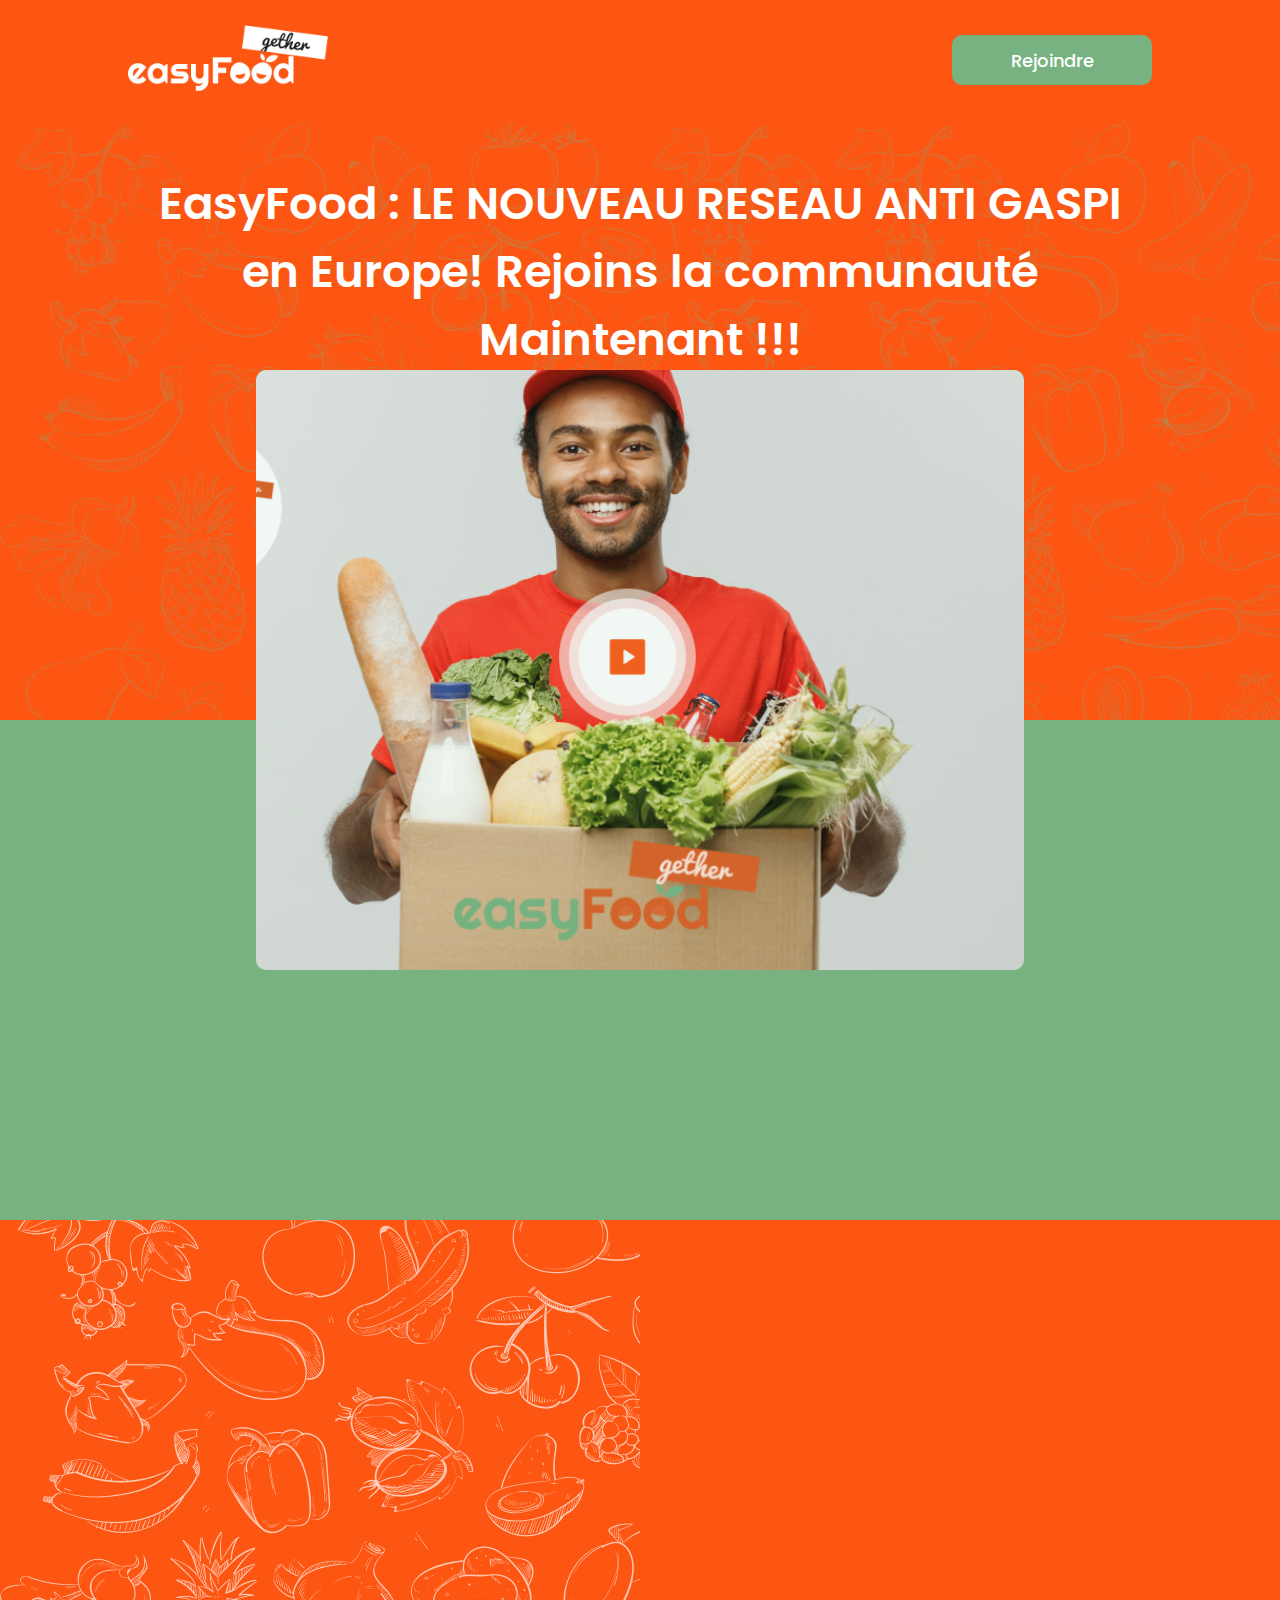
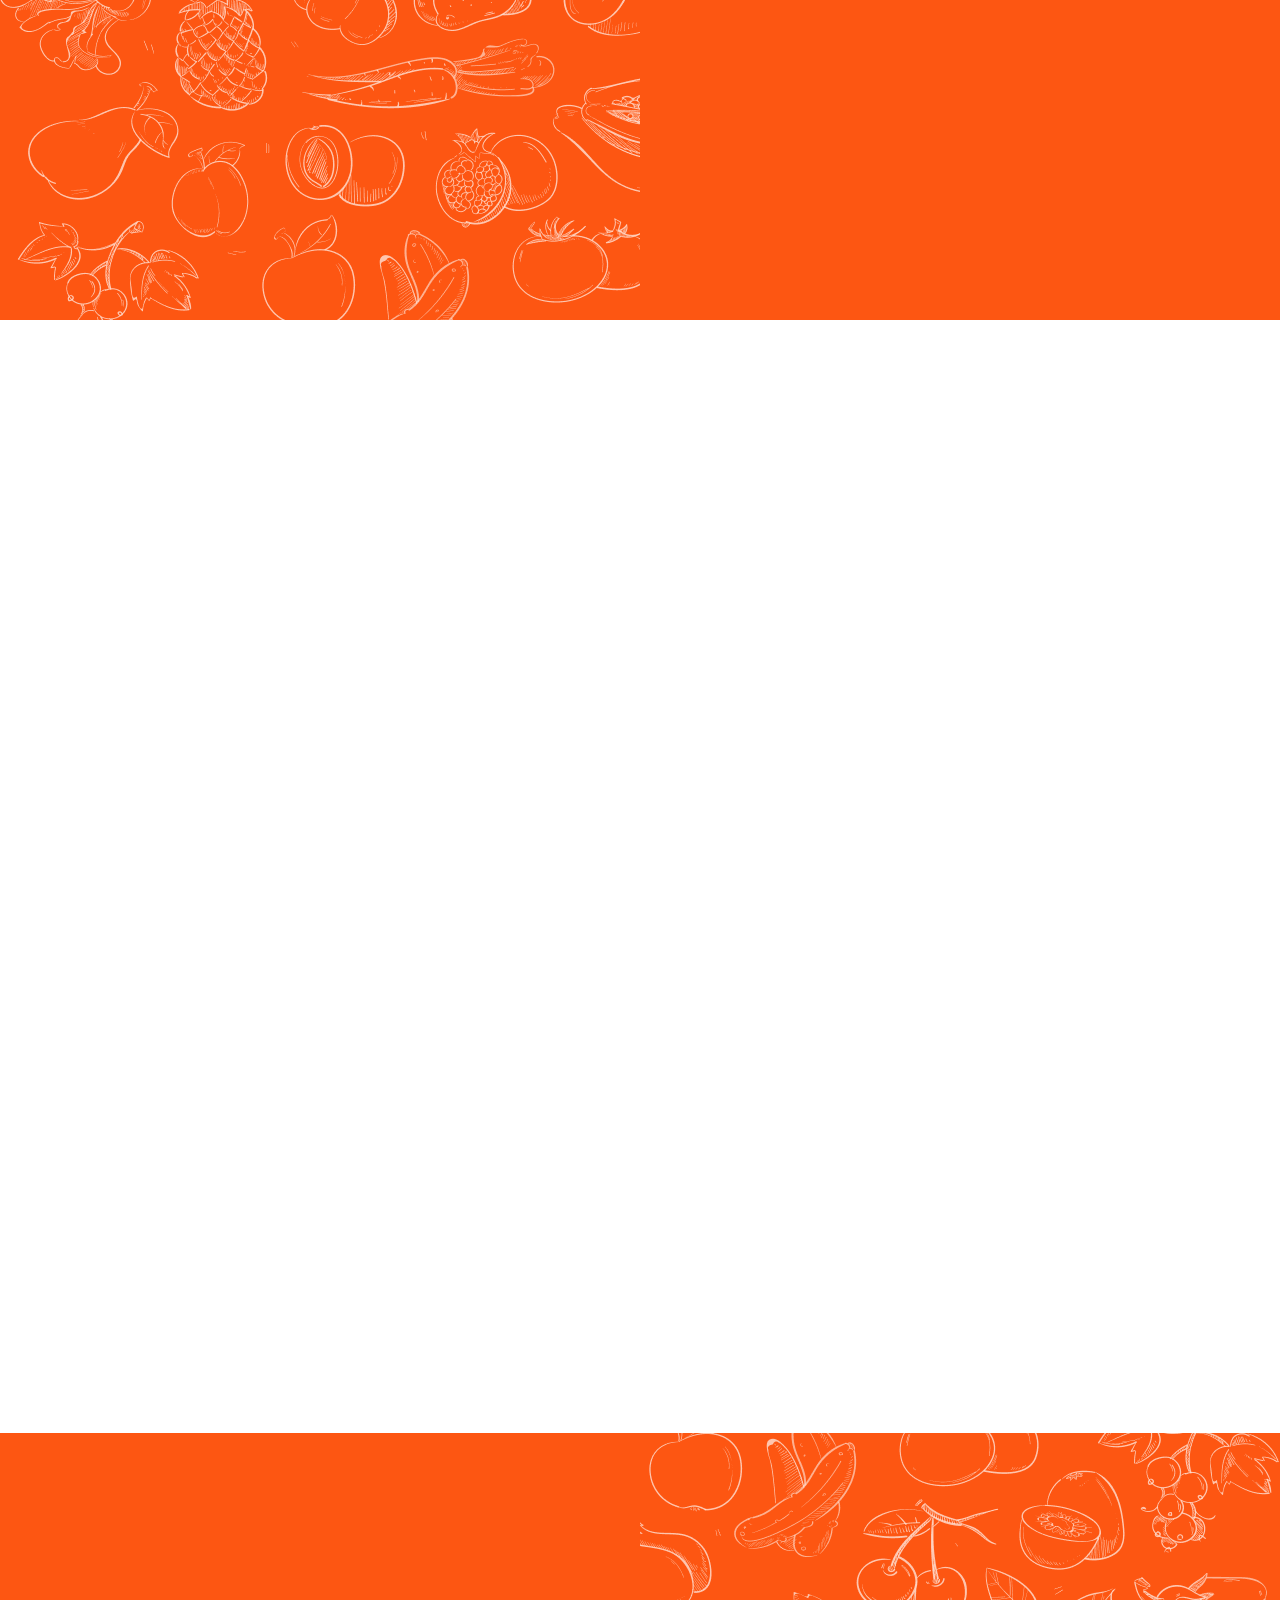
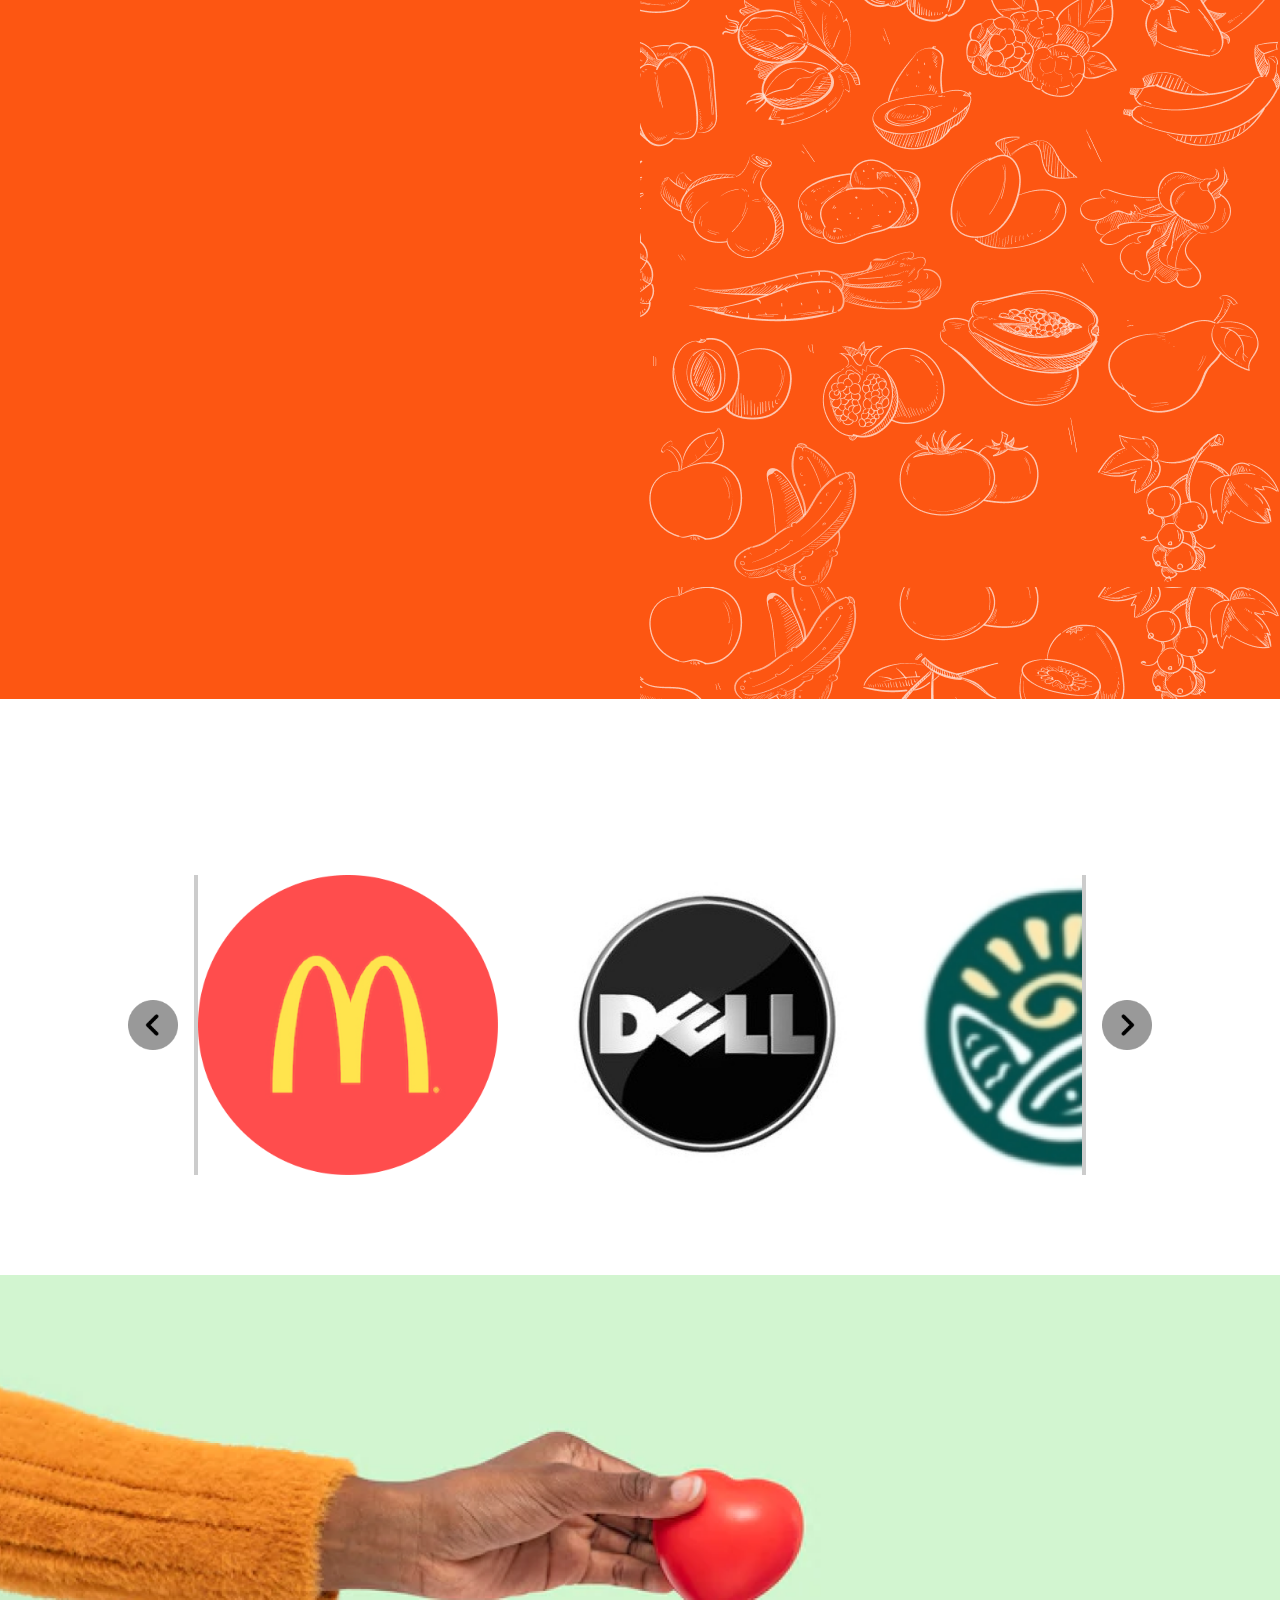
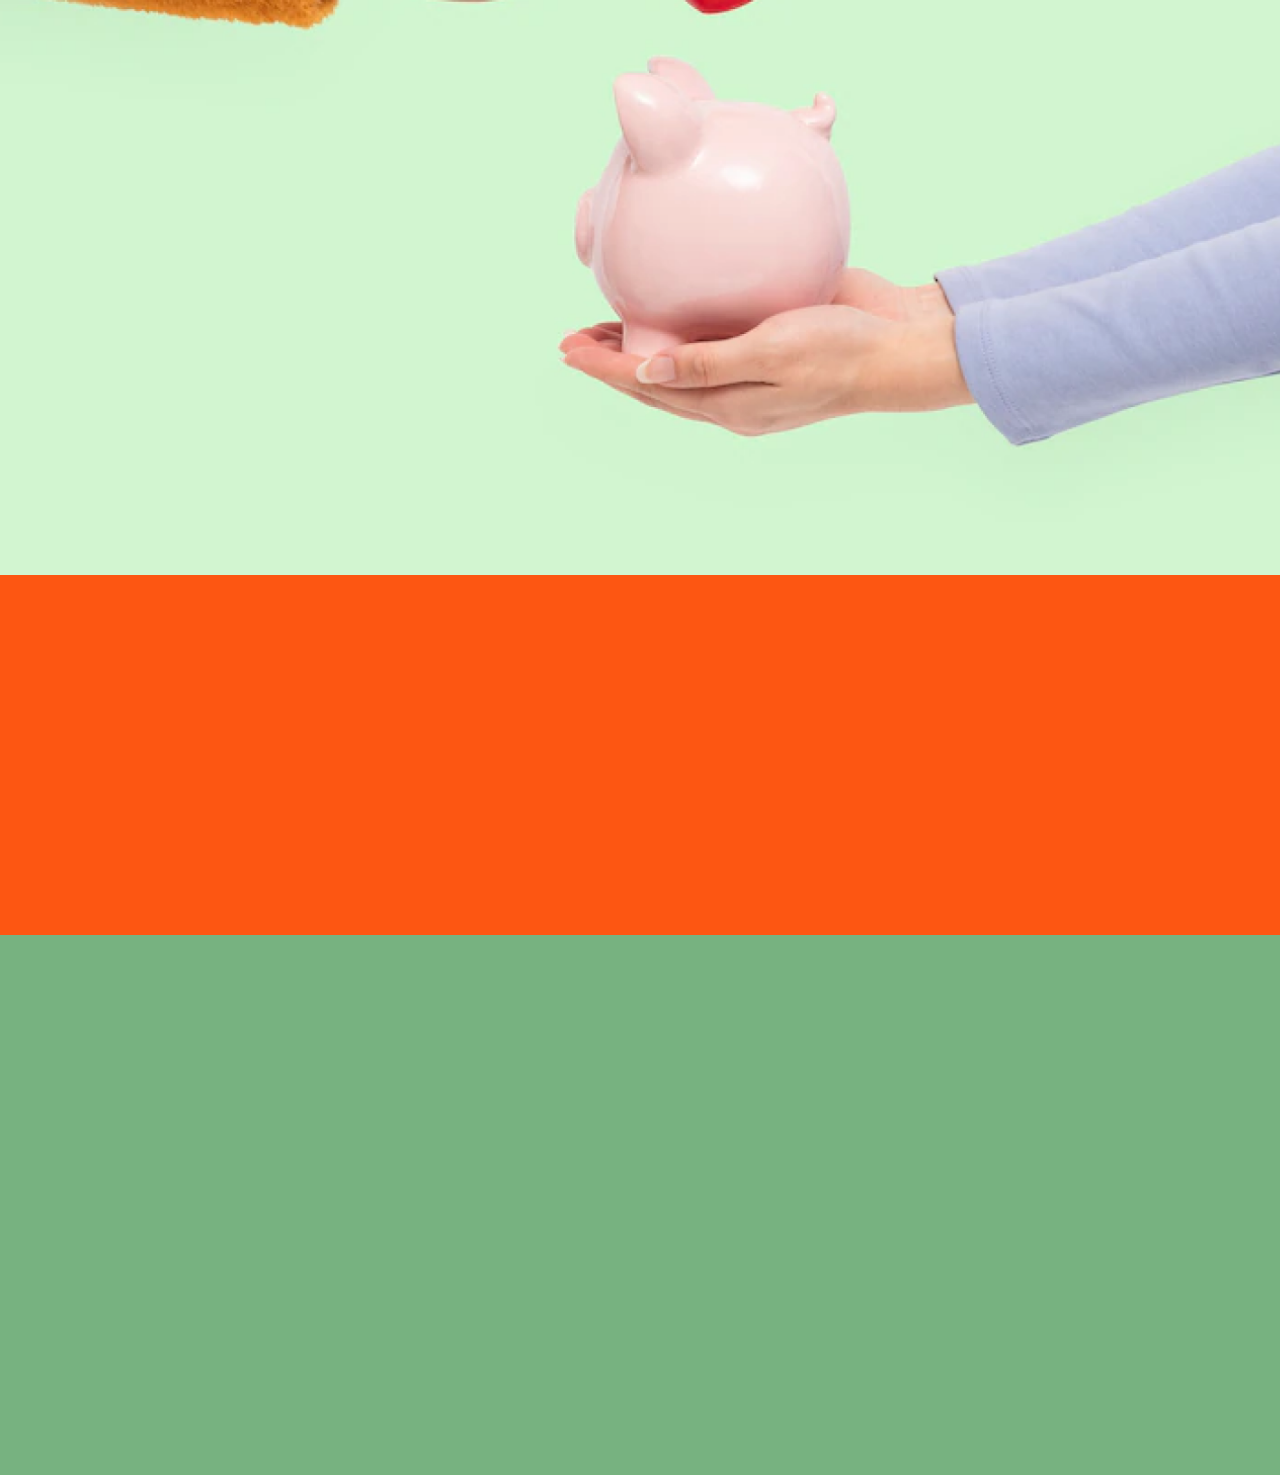
==== commit 65116208: "correction meet 1" ====
--- a/index.html
+++ b/index.html
@@ -187,7 +187,6 @@
                         <h2 class="light__color section__title statistics__block__title" >statistiques</h2>
                         <div class="statistics__block__container">
                             <div class="statistics__block__item light__background">
-                                
                                 <div class="statistic_icon">
                                     <img src="assets/icons/easyFood_added.png" alt="easyFood_added">
                                 </div>
@@ -195,7 +194,6 @@
                                 <p class="statistic__block__content secondary__color">EasyFood ajoutés</p>
                             </div>
                             <div class="statistics__block__item light__background">
-                                
                                 <div class="statistic_icon">
                                     <img src="assets/icons/easyFood_removed.png" alt="easyFood_removed">
                                 </div>
@@ -348,6 +346,6 @@
     <script src="js/popup__script.js"></script>
     <script src="js/modal__script.js"></script>
     <script src="js/animation__luncher__script.js"></script>
-    <script src="js/scroll_scriot.js"></script>
+    <script src="js/scroll_script.js"></script>
 </body>
 </html>--- a/css/style.css
+++ b/css/style.css
@@ -313,9 +313,11 @@
     height: 700px;
 }
 .background{
+    /* border: 1px solid black; */
     width: 50%;
     height: 100%;
     background-image: url("../assets/images/background__image__2.png");
+    background-repeat: repeat;
 }
 .objective__wrapper{
     width: 100%;
@@ -384,8 +386,11 @@
     position: relative;
     display: flex;
     align-items: center;
-    justify-content: end;
+    justify-content: flex-end;
     height: 866px;
+}
+.statistics .background{
+    background-position-x: right;
 }
 .statistics__wrapper{
     position: absolute;
@@ -402,15 +407,17 @@
     align-items: center;
     gap: 30px;
 }
+.statistics__block__1{
+    /* border: 1px solid black; */
+    width: 35%;
+}
 .statistics__block__2{
-    width: 40%;
-    height: 90%;
+    width: 45%;
     border-radius: 10px;
     /* border: 1px solid black; */
 }
 .statistics__block__2 img{
     border-radius: 10px;
-    object-fit: cover;
 }
 .statistics__block__container{
     margin-top: 30px;
@@ -418,8 +425,6 @@
     flex-wrap: wrap;
     justify-content: space-between;
     gap: 30px;
-    width: 530px;
-    /* border: 1px solid black; */
 }
 .statistics__block__item{
     padding: 20px;
@@ -428,12 +433,12 @@
     flex-direction: column;
     justify-content: space-between;
     align-items: center;
-    width: 250px;
-    height: 250px;
+    width: calc(50% - 15px);
+    aspect-ratio: 1 / 1;
 }
 .statistic_icon{
-    width: 100px;
-    height: 100px;
+    width: 40%;
+    aspect-ratio: 1 / 1;
 }
 .statistic__block__content:nth-child(2){
     font-size: 30px;
@@ -442,6 +447,8 @@
 .statistic__block__content:nth-child(3){
     font-size: 20px;
     font-family: "Poppins-Medium";
+    /* border: 1px solid black; */
+    text-align: center;
 }
 .statistics_footer{
     margin-top: 50px;
@@ -450,7 +457,7 @@
     align-items: baseline;
 }
 .statistics_footer .logo{
-    width: 250px;
+    width: calc(50% - 15px);
     height: 80px;
     display: flex;
     align-items: center;
@@ -475,7 +482,9 @@
     width: 100%;
     display: flex;
     overflow-x: scroll;
+    overflow-y: hidden;
     scroll-behavior: smooth;
+    box-shadow: -4px 0px 0px 0px rgba(0,0,0,0.2) , 4px 0px 0px 0px rgba(0,0,0,0.2);
 }
 .partners__logos{
     display: flex;
@@ -483,11 +492,11 @@
     gap: 60px;
 }
 .partners__logos__container::-webkit-scrollbar {
-    display: none;
+    /* display: none; */
 }
 .partners__logos__container {
-    -ms-overflow-style: none;
-    scrollbar-width: none;
+    /* -ms-overflow-style: none;
+    scrollbar-width: none; */
 }
 .partner__logo{
     width: 300px;
@@ -527,10 +536,13 @@
 .footer{
     position: relative;
     width: 100%;
+    height: 100vh;
 }
 .footer__part__1{
     display: flex;
     align-items: center;
+    justify-content: center;
+    height: 40%;
 }
 .footer__part__2{
     height: 60%;
@@ -783,6 +795,10 @@
     .card__image{
         width: max-content;
     }
+    .statistics__block__1 {
+        /* border: 1px solid black; */
+        width: 60%;
+    }
     .statistics__block__2 {
         display: none;
     }
@@ -851,6 +867,9 @@
         height: 40px;
         font-size: 16px;
     }
+    .statistics__block__1 {
+        width: 100%;
+    }
     .statistics__block__container {
         flex-direction: column;
     }
@@ -953,6 +972,7 @@
     }
     .statistics__block__item {
         width: 100%;
+        height: 250px;
     }
     .statistics_footer .logo {
         width: 200px;
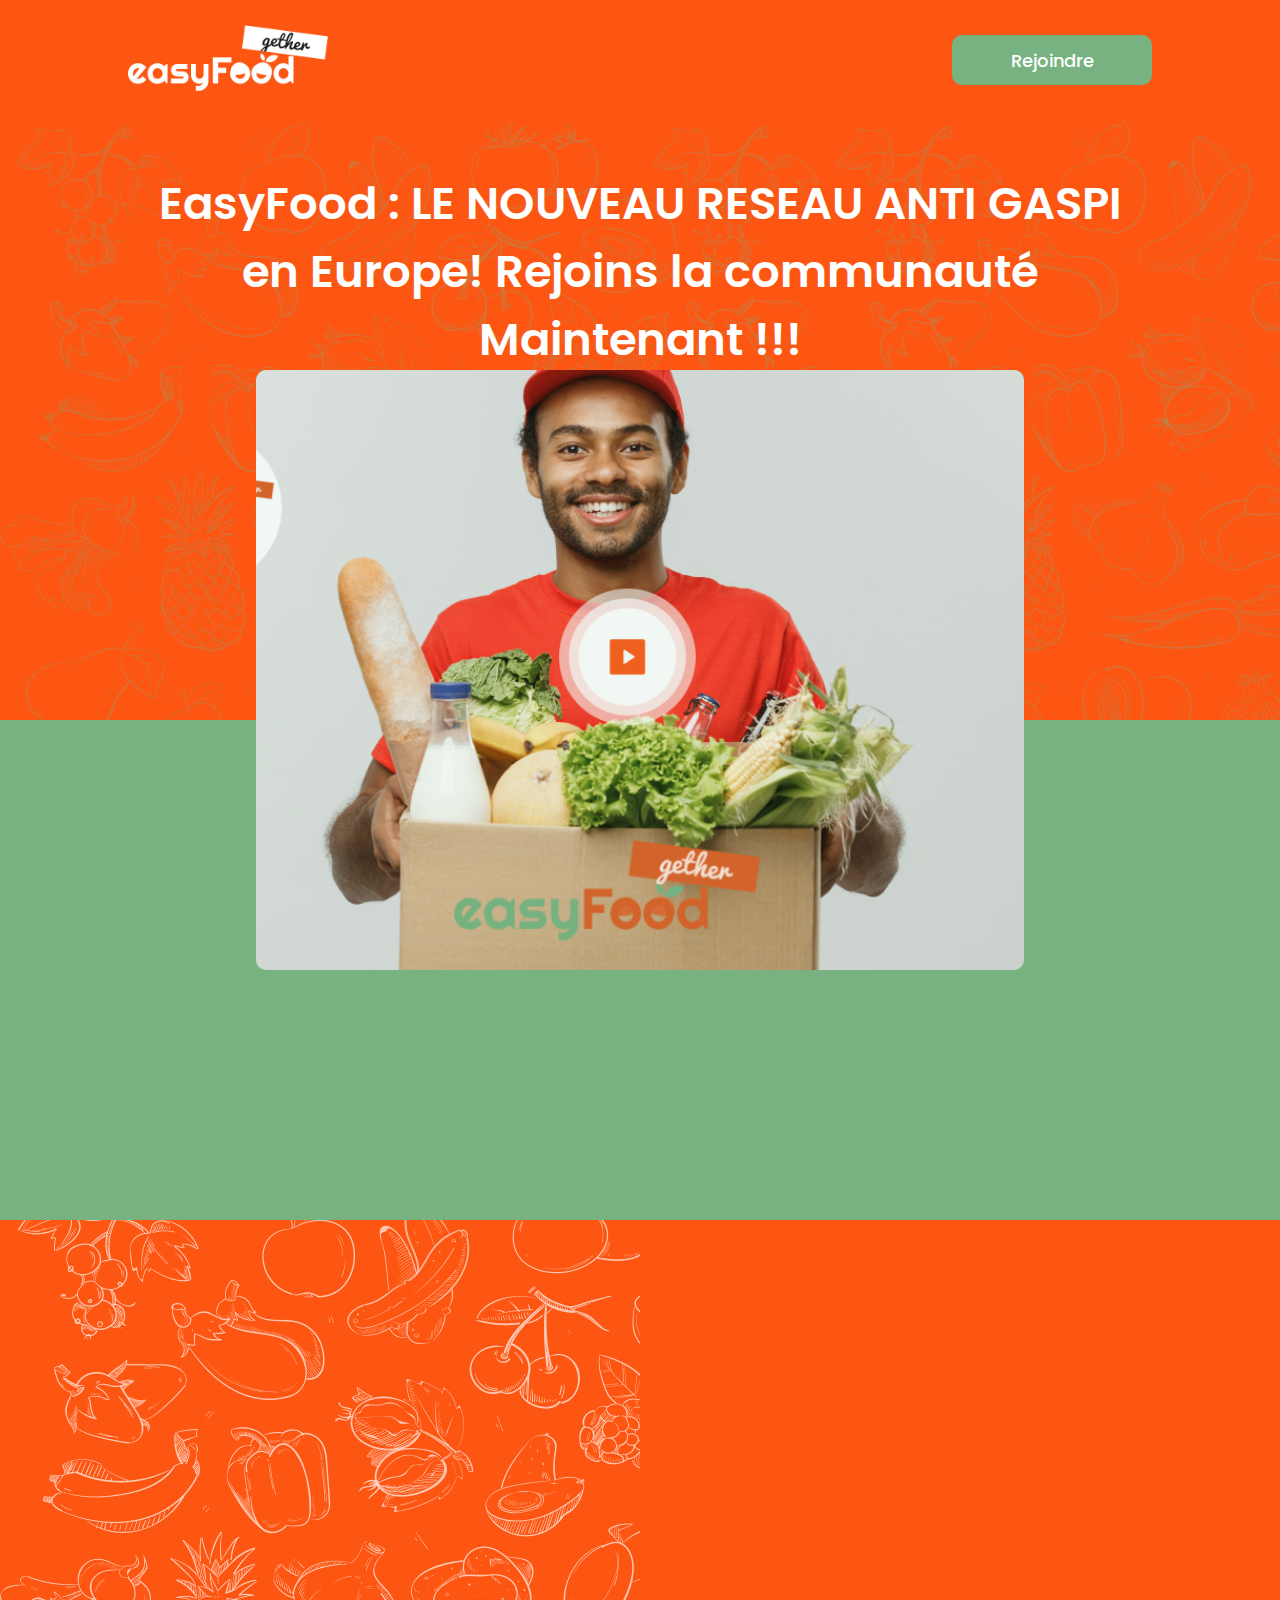
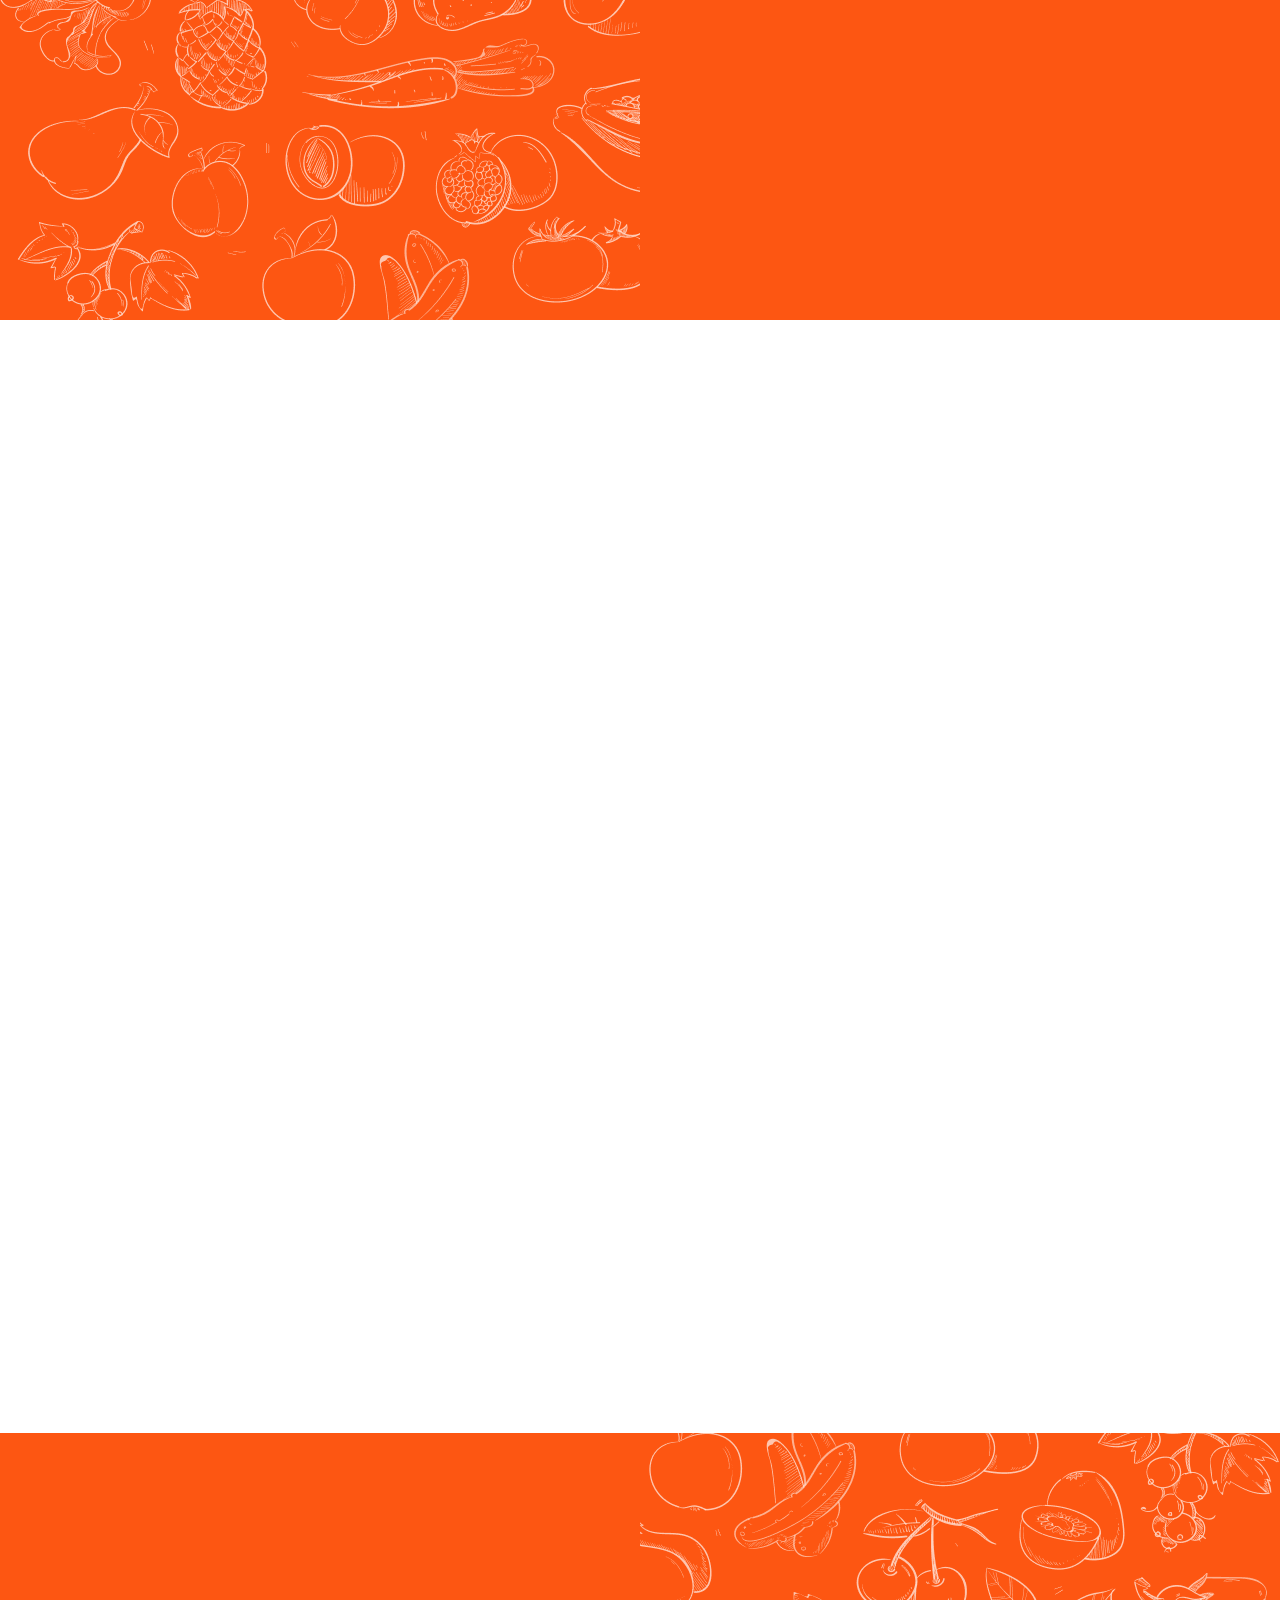
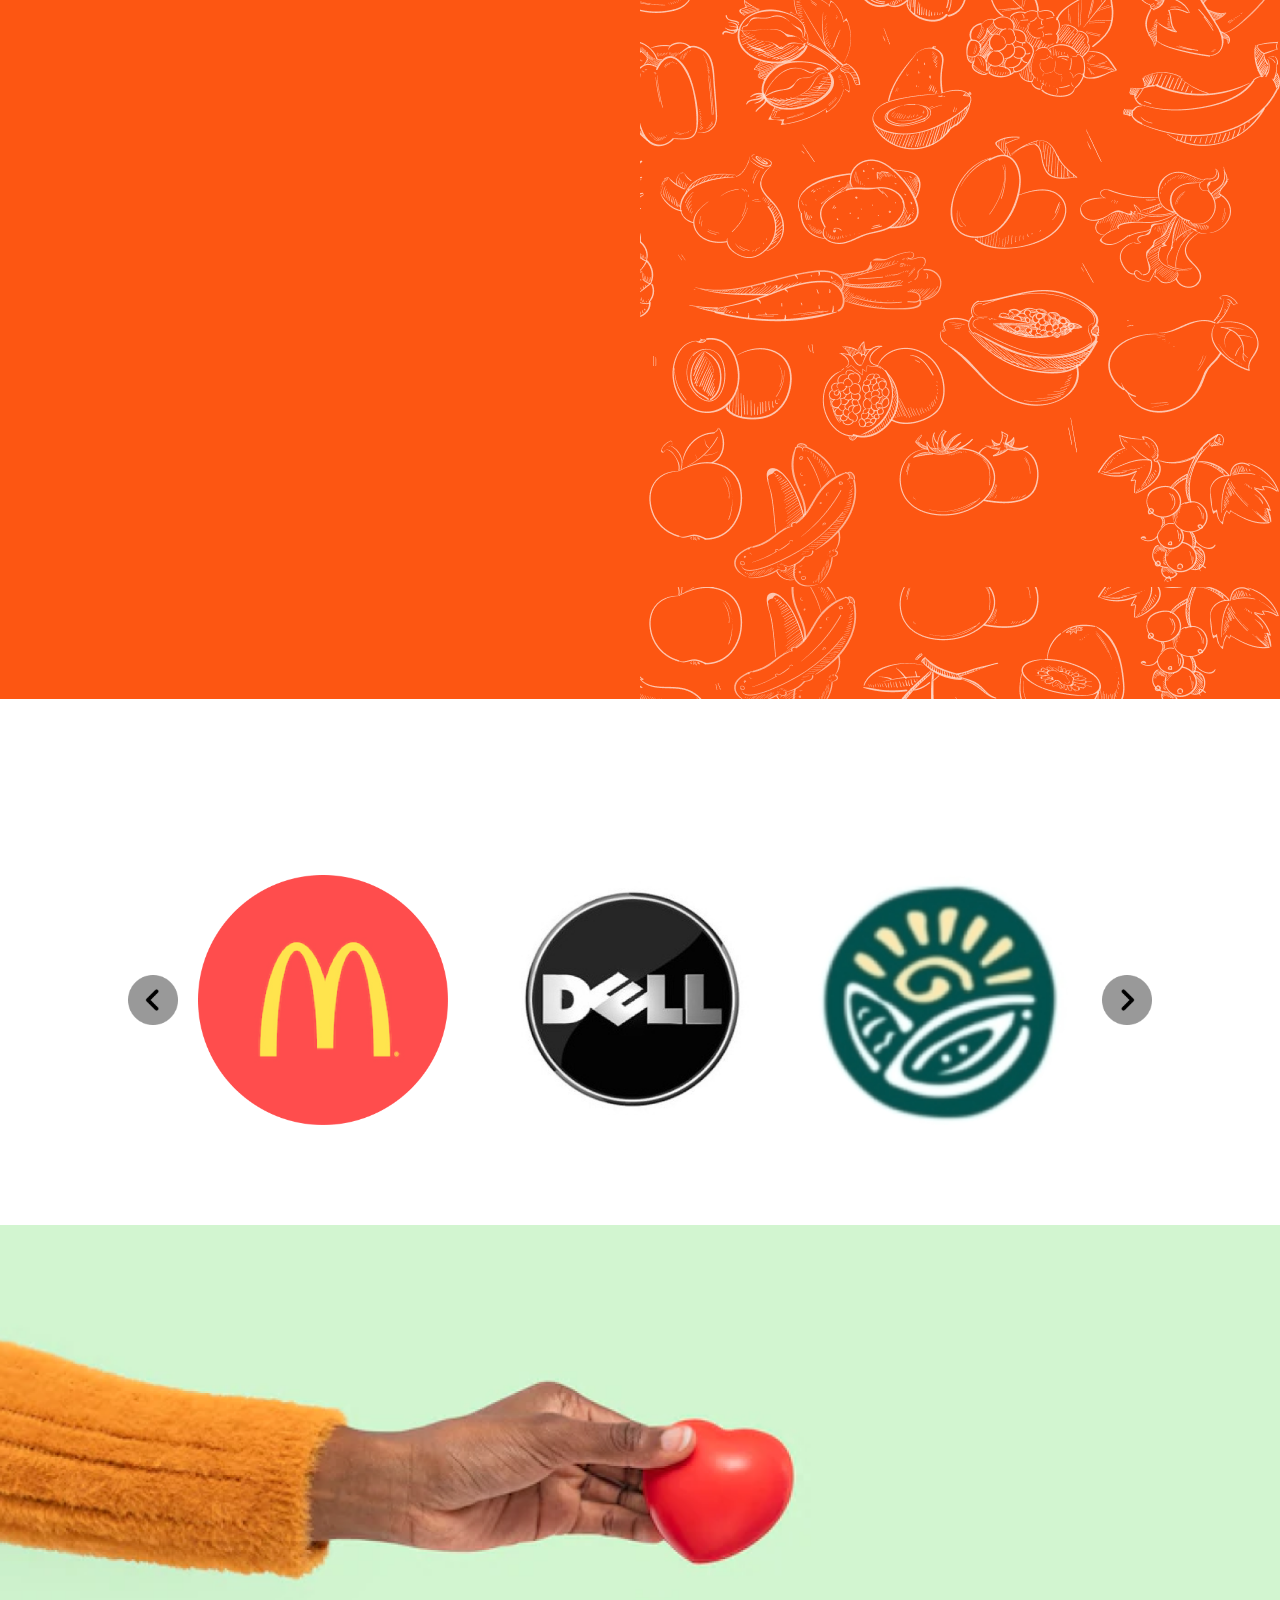
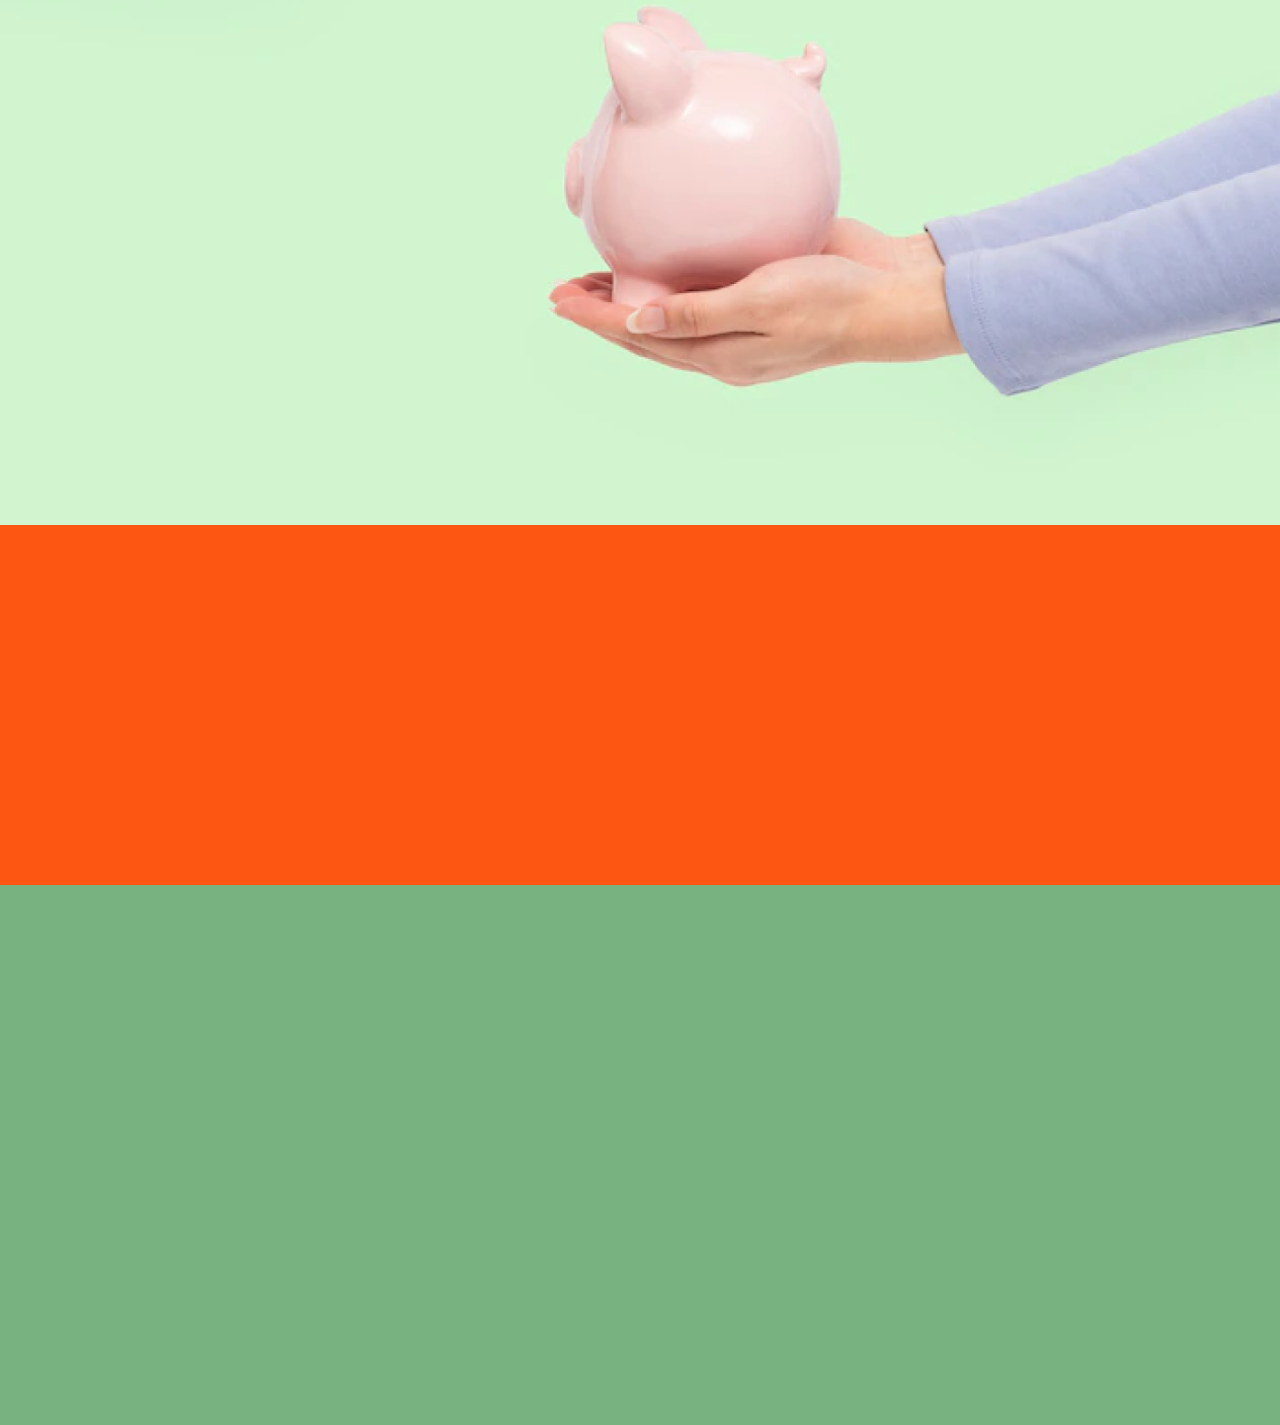
==== commit 688f3e1c: "correction regis 02" ====
--- a/index.html
+++ b/index.html
@@ -287,7 +287,7 @@
                 <img src="assets/images/newsletter.png" alt="easyFood">
             </div>
             <div class="popup__content">
-                <p class="popup__title medium__text">Subscribe to our newsletter</p>
+                <p class="popup__title medium__text">Abonnez vous à nôtre newsletter</p>
                 <p class="popup__title regular__text">
                     Recevez de nouveaux articles et ressources directement dans 
                     votre boîte de réception. Remplissez votre email ci-dessous 
--- a/css/style.css
+++ b/css/style.css
@@ -484,7 +484,6 @@
     overflow-x: scroll;
     overflow-y: hidden;
     scroll-behavior: smooth;
-    box-shadow: -4px 0px 0px 0px rgba(0,0,0,0.2) , 4px 0px 0px 0px rgba(0,0,0,0.2);
 }
 .partners__logos{
     display: flex;
@@ -492,15 +491,15 @@
     gap: 60px;
 }
 .partners__logos__container::-webkit-scrollbar {
-    /* display: none; */
+    display: none;
 }
 .partners__logos__container {
-    /* -ms-overflow-style: none;
-    scrollbar-width: none; */
+    -ms-overflow-style: none;
+    scrollbar-width: none;
 }
 .partner__logo{
-    width: 300px;
-    height: 300px;
+    width: 250px;
+    height: 250px;
 }
 .partner__logo img{
     object-fit: cover;
@@ -515,6 +514,7 @@
     flex-direction: column;
     justify-content: space-between;
     align-items: center;
+    background-position: center;
 }
 .support__project__content{
     font-size: 65px;
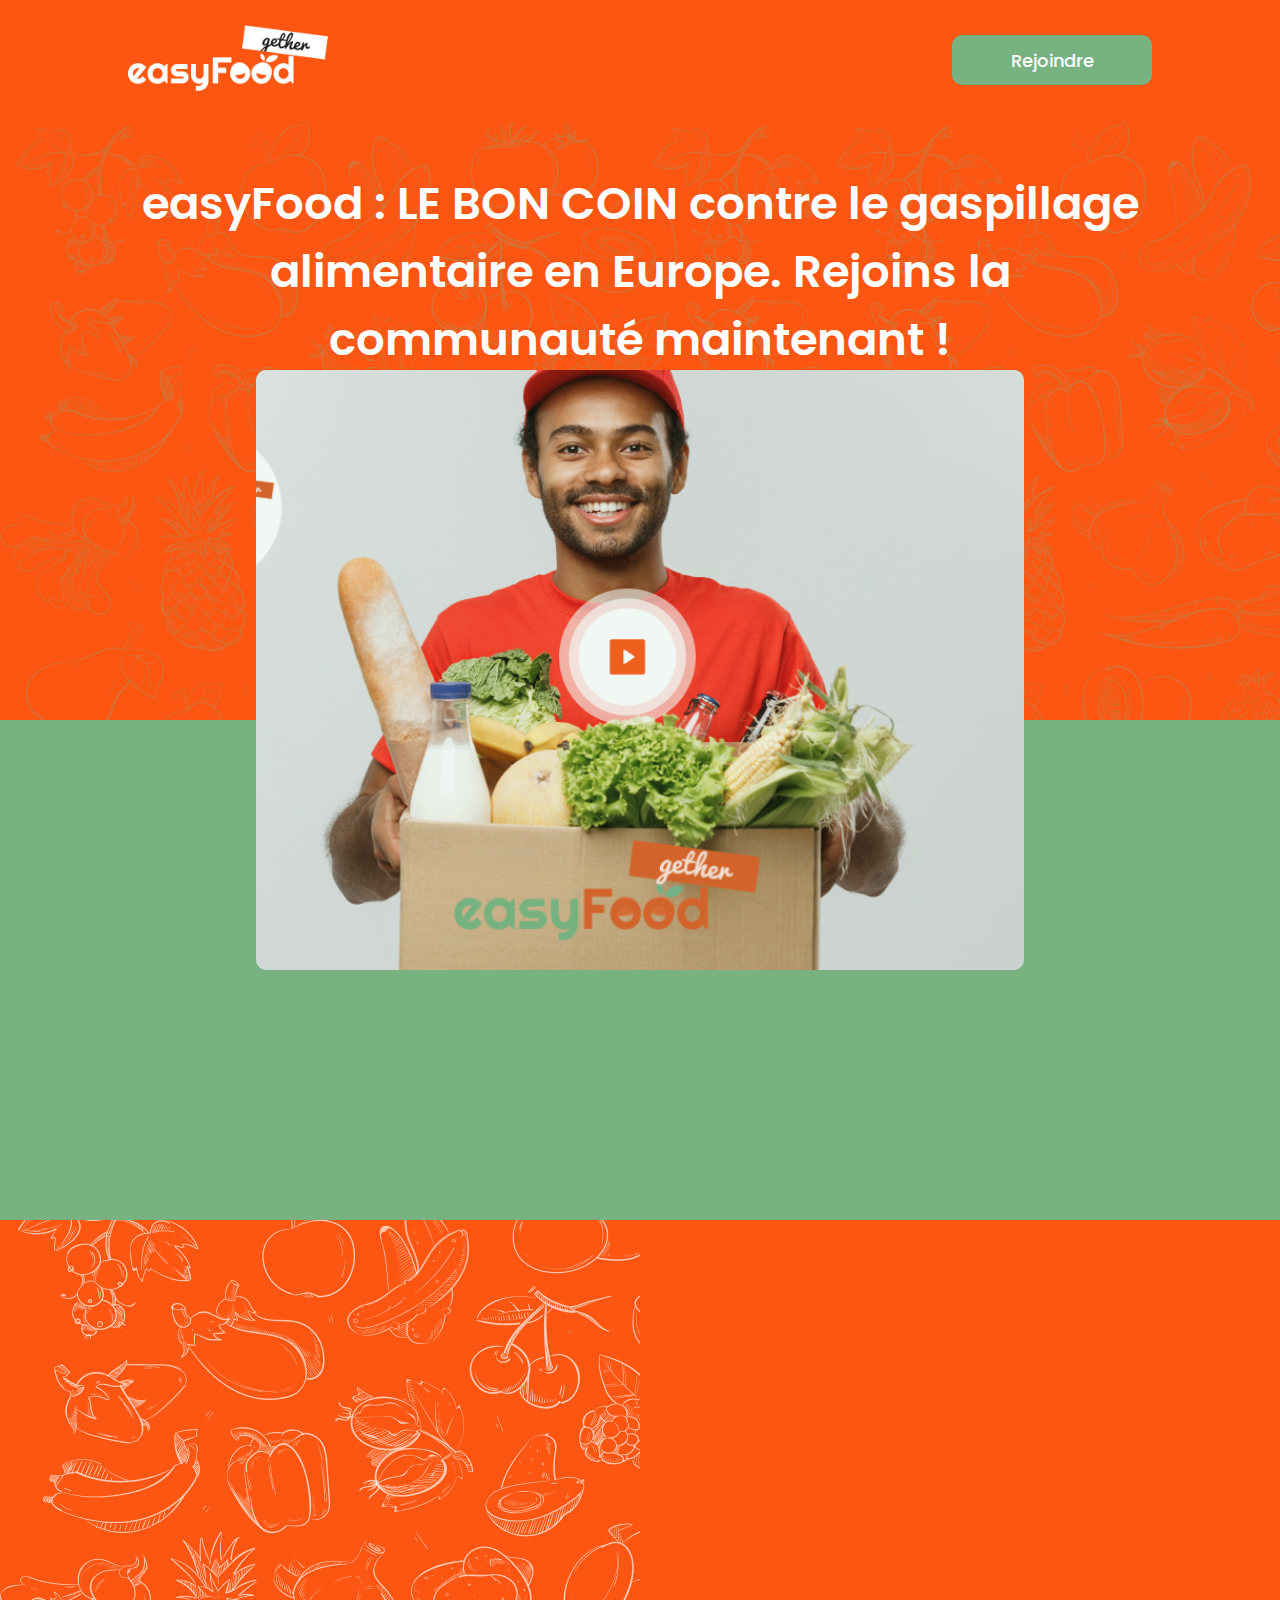
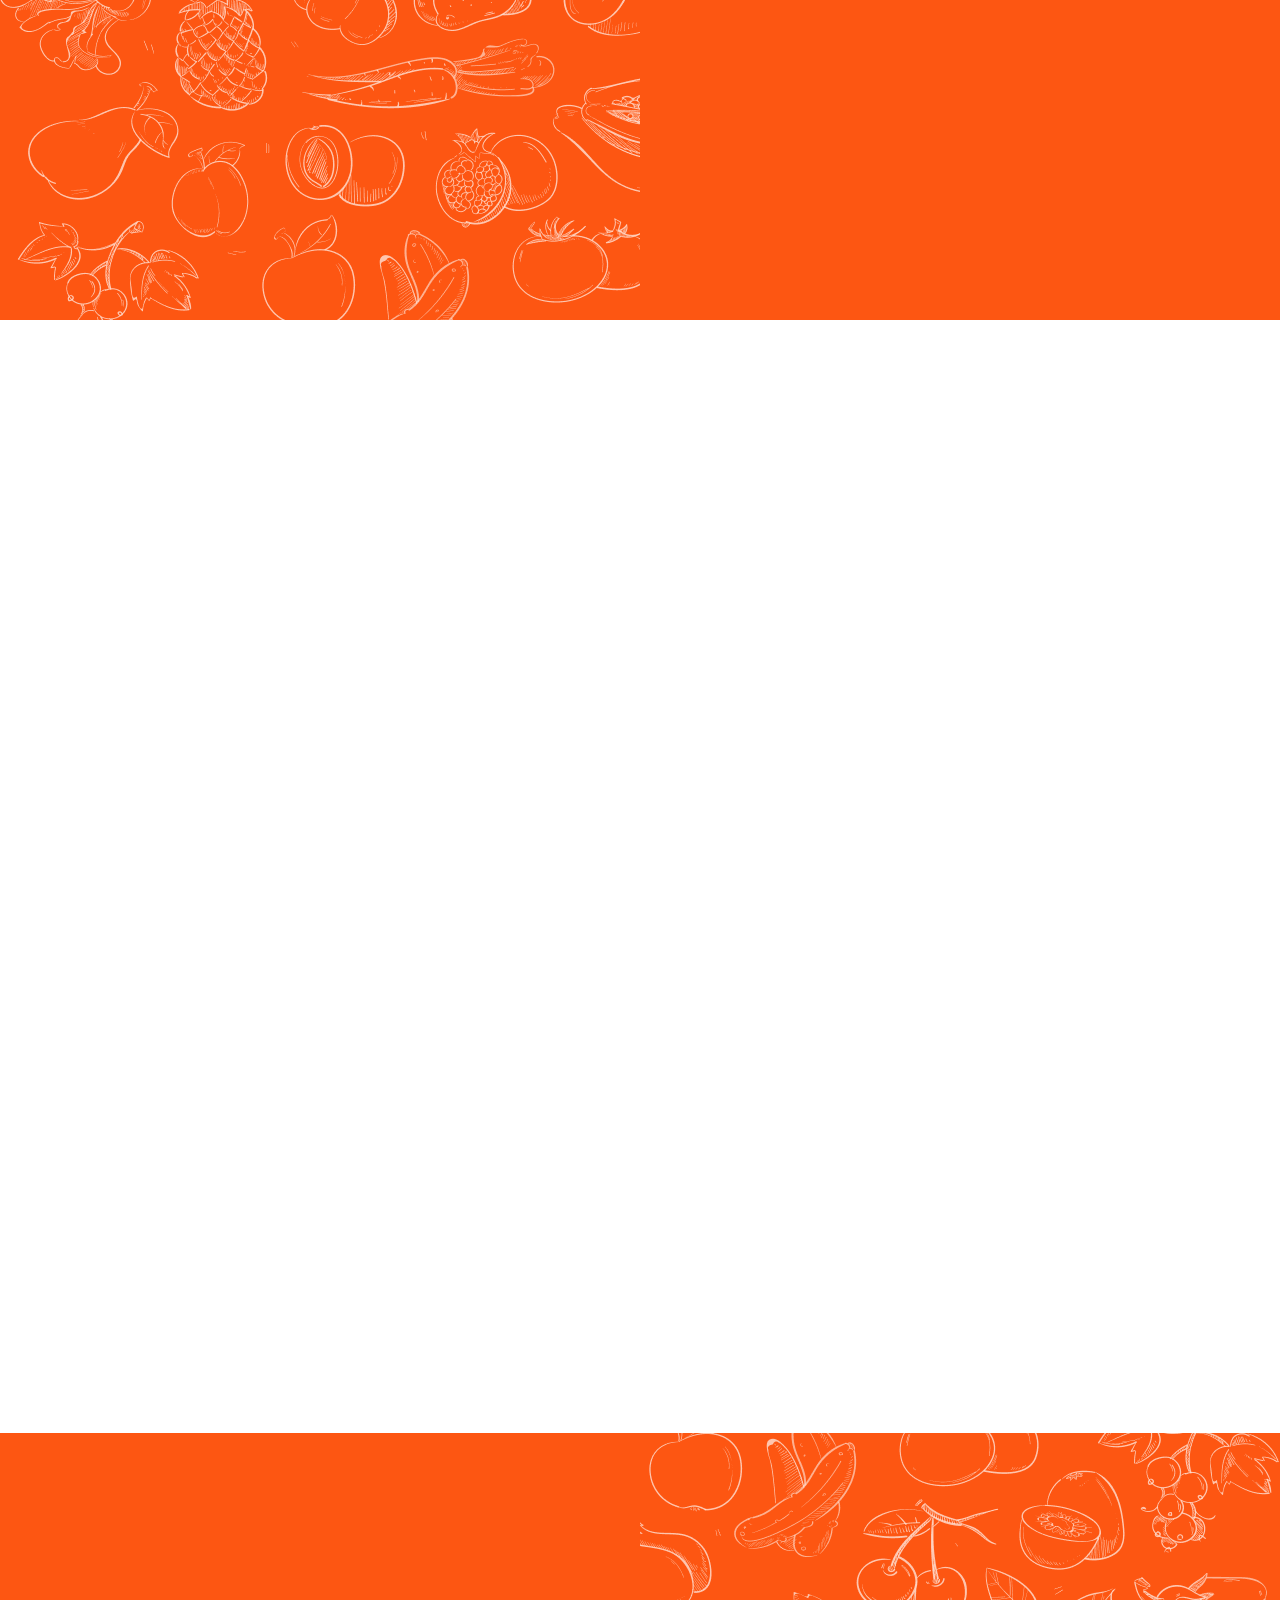
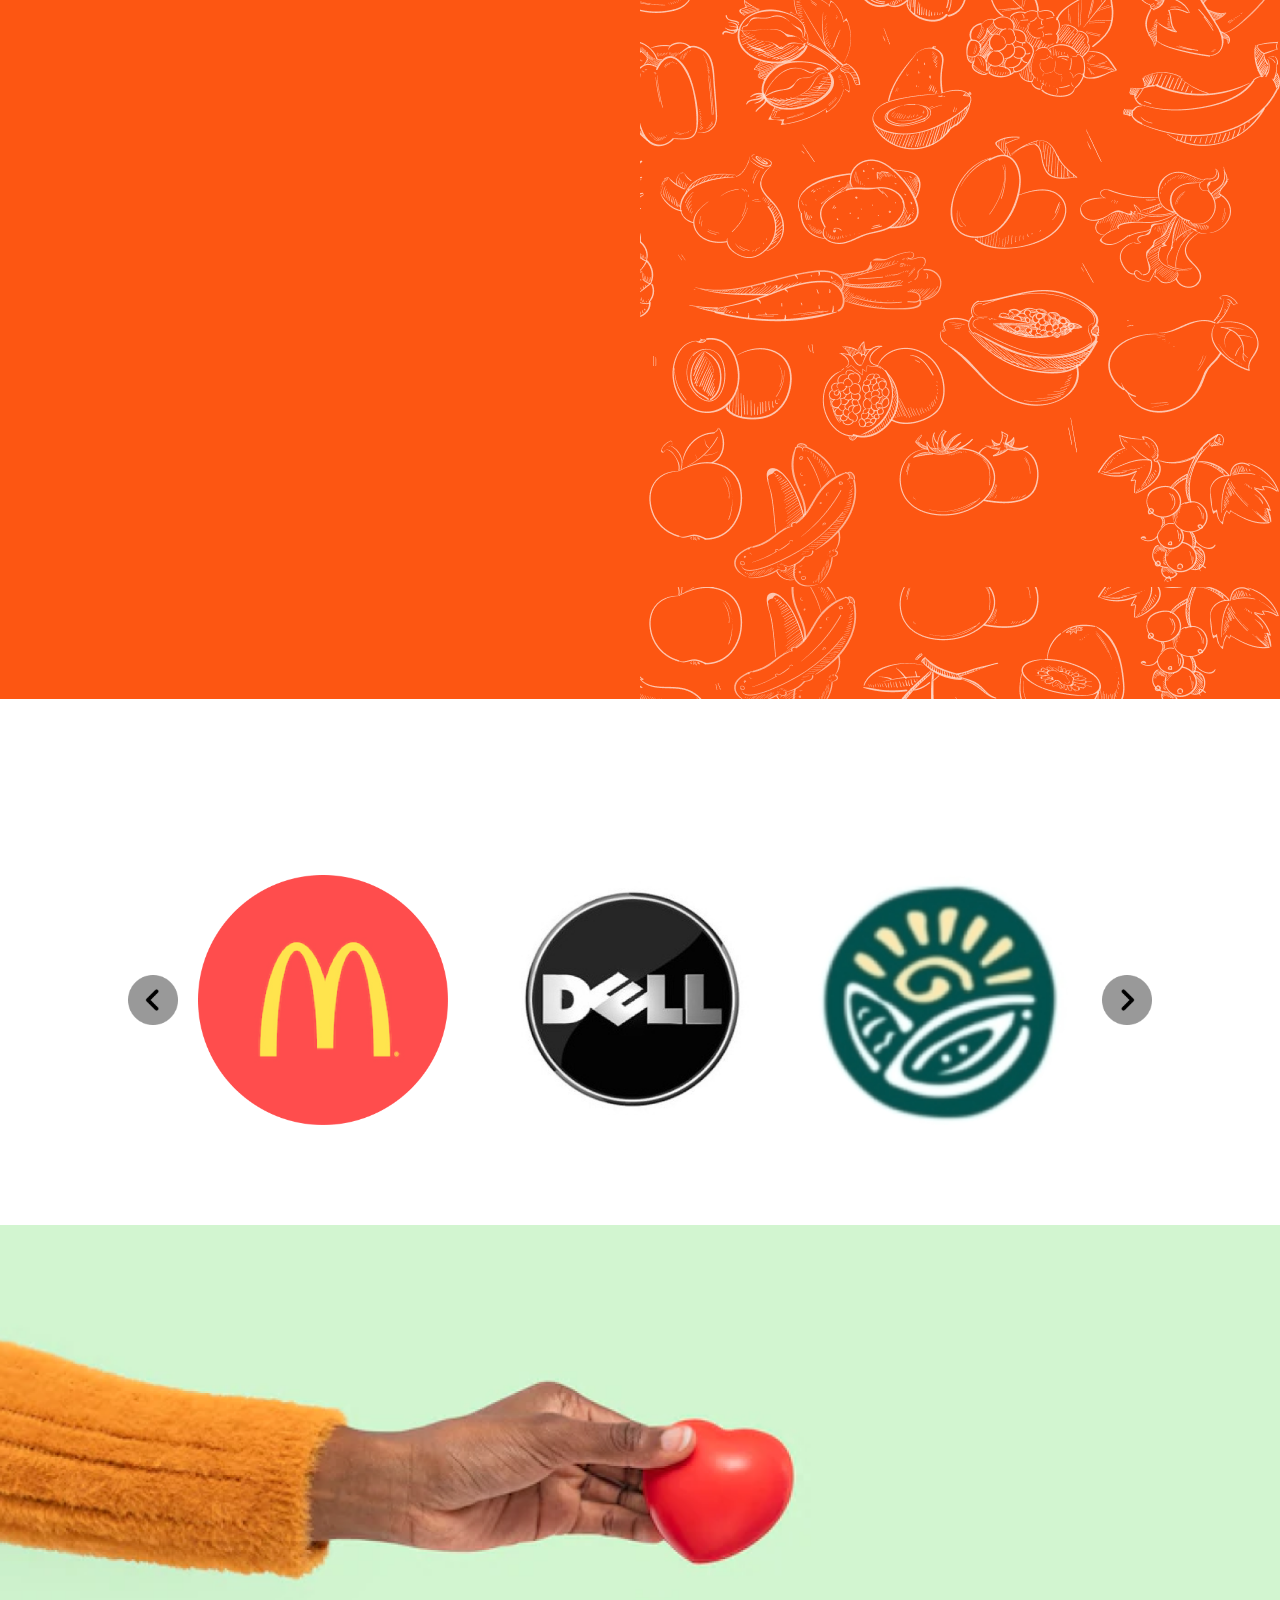
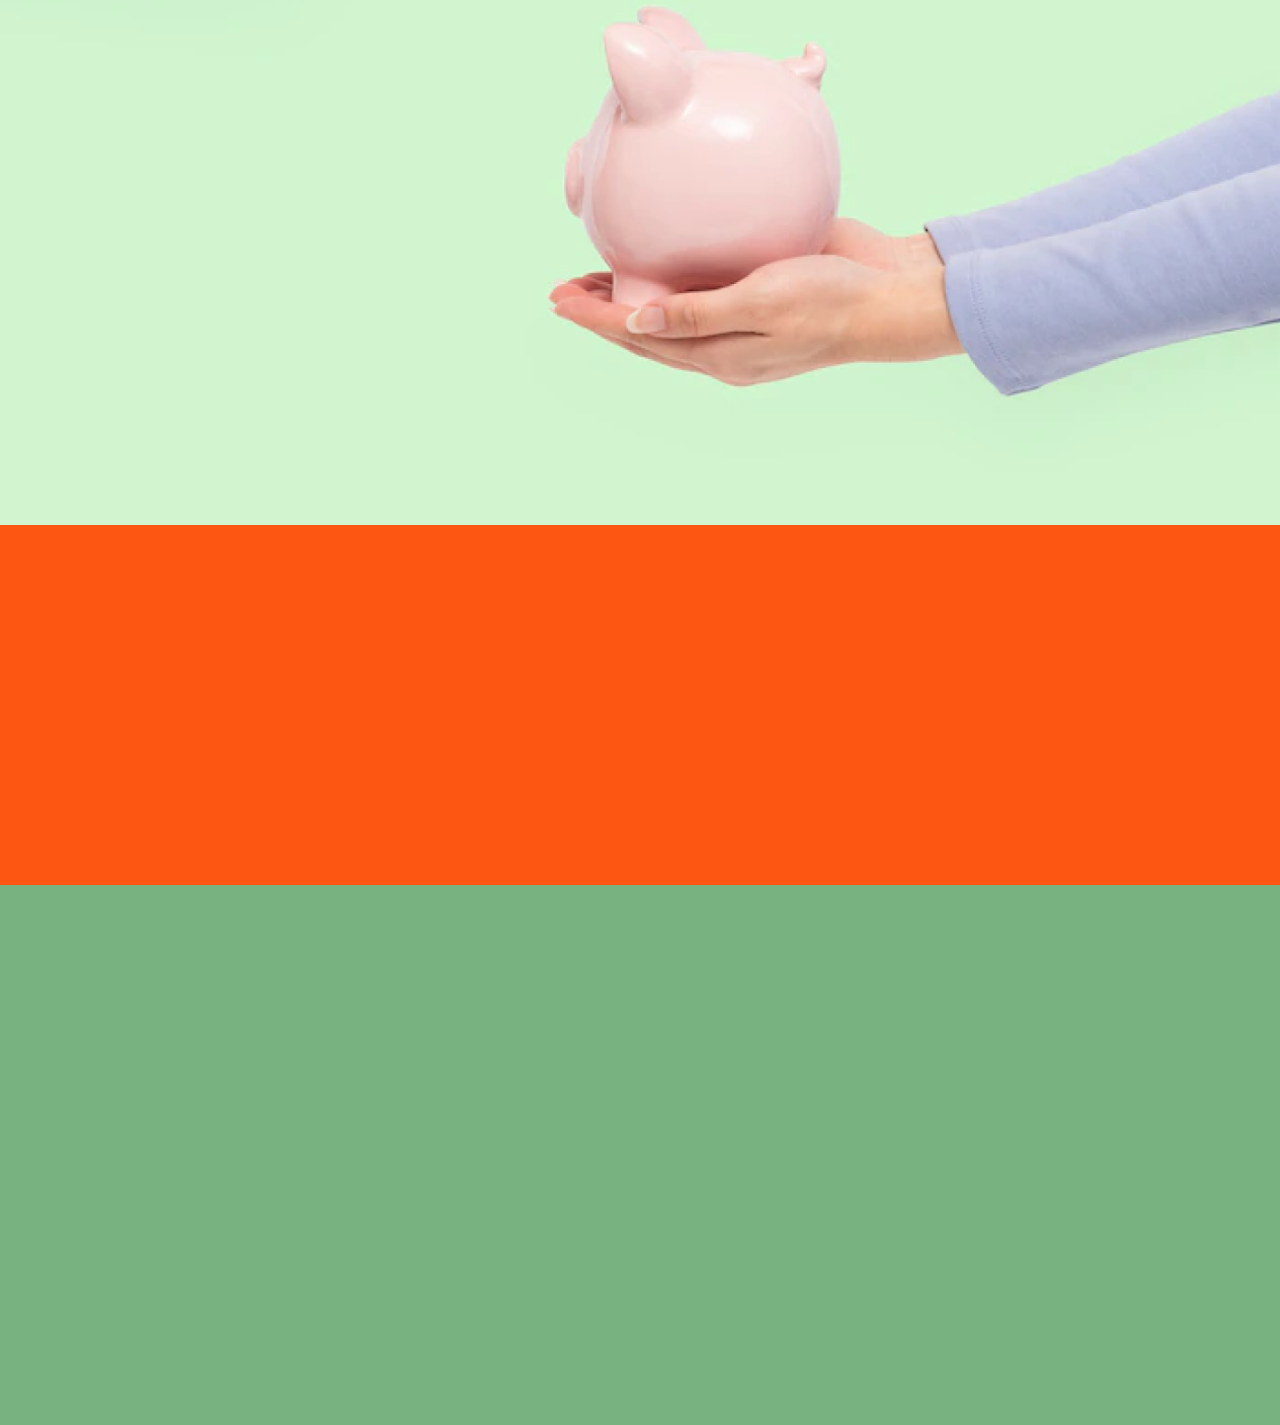
==== commit 43301a0b: "faire un don" ====
--- a/index.html
+++ b/index.html
@@ -81,8 +81,8 @@
             <div class="cover__wrapper__1 primary__background">
                 <div class="box__0 cover__wrapper">
                     <h2 class="light__color animation__class__3">
-                        EasyFood : LE NOUVEAU RESEAU ANTI GASPI en Europe!
-                        Rejoins la communauté Maintenant !!!
+                        easyFood : LE BON COIN contre le gaspillage alimentaire en Europe.
+                        Rejoins la communauté maintenant !
                     </h2>
                 </div>
             </div>
@@ -167,7 +167,7 @@
                             <p class="card__content">
                                 A travers cette option vous pouvez faire 
                                 un don de plats, produits, fruits etc. aux 
-                                démunis qui viendrons récupérer 
+                                démunis qui viendront récupérer 
                                 gratuitement au lieu indiqué.
                             </p>
                         </div>
@@ -271,7 +271,7 @@
                 Donnez le sourire aux plus défavorisés 
                 en faisant un don à partir de 1 euro!
             </p>
-            <a href="" class="make__donation secondary__background anime__1">
+            <a href="faire-un-don/" class="make__donation secondary__background anime__1">
                 Faire un don
             </a>
         </section>
--- a/css/style.css
+++ b/css/style.css
@@ -63,7 +63,11 @@
 .secondary__02__background{
     background-color: #D0FBCD;
 }
-.secondary__01__background{
+.secondary__03__background{
+    background-color: #D2F5D0;
+    color: #0000;
+}
+.secondary__01__color{
     color: #1A7C13;
 }
 .dark__background{
@@ -117,8 +121,8 @@
 }
 .icon__light_sm{
     display: inline-block;
-    width: 30px;
-    height: 30px;
+    width: 20px;
+    height: 20px;
     background-size: cover;
 }
 .icon__sm{
@@ -157,15 +161,35 @@
 .less{
     background-image: url("../assets/icons/less.png");
 }
+.email{
+    background-image: url("../assets/icons/email.png");
+}
 .more{
     background-image: url("../assets/icons/more.png");
+    cursor: pointer;
 }
 .close{
     background-image: url("../assets/icons/close.png");
     cursor: pointer;
 }
+.completed{
+    background-image: url("../assets/icons/completed.png");
+    cursor: pointer;
+}
+.checked{
+    background-image: url("../assets/icons/checked.png");
+    cursor: pointer;
+}
 .menu__close{
     background-image: url("../assets/icons/menu__close.png");
+    cursor: pointer;
+}
+.credit_card{
+    background-image: url("../assets/icons/credit_card.png");
+    cursor: pointer;
+}
+.cancel{
+    background-image: url("../assets/icons/cancel.png");
     cursor: pointer;
 }
 .menu__open{
@@ -1009,4 +1033,56 @@
     .medium__text {
         font-size: 16px;
     }
+}
+input[type="checkbox"] {
+   display: none;
+}
+input[type="radio"] {
+   display: none;
+}
+.checkbox__wrapper{
+    display: flex;
+    gap: 10px;
+    align-items: center;
+}
+.check , .radio{
+    width: 25px;
+    height: 25px;
+    background-color: white;
+    border: 1px solid black;
+    border-radius: 10px;
+    cursor: pointer;
+    display: flex;
+    align-items: center;
+    justify-content: center;
+}
+.check:hover{
+    background-color: #EAEAEA;
+    border: none;
+}
+input[type="checkbox"]:checked + label .checked , input[type="radio"]:checked + label.radio span {
+    display: block;
+    /* border: 1px solid black; */
+}
+input[type="checkbox"]:checked + label{
+    background-color: #77b280;
+    border: none;
+}
+input[type="checkbox"] + label .checked , input[type="radio"] + label.radio span{
+    display: none;
+}
+.radio{
+    border-radius: 50%;
+    border: 2px solid black;
+}
+.radio__iteme{
+    display: flex;
+    gap: 10px;
+}
+.radio span{
+    display: block;
+    width: 15px;
+    height: 15px;
+    background-color: #77b280;
+    border-radius: 50%;
 }